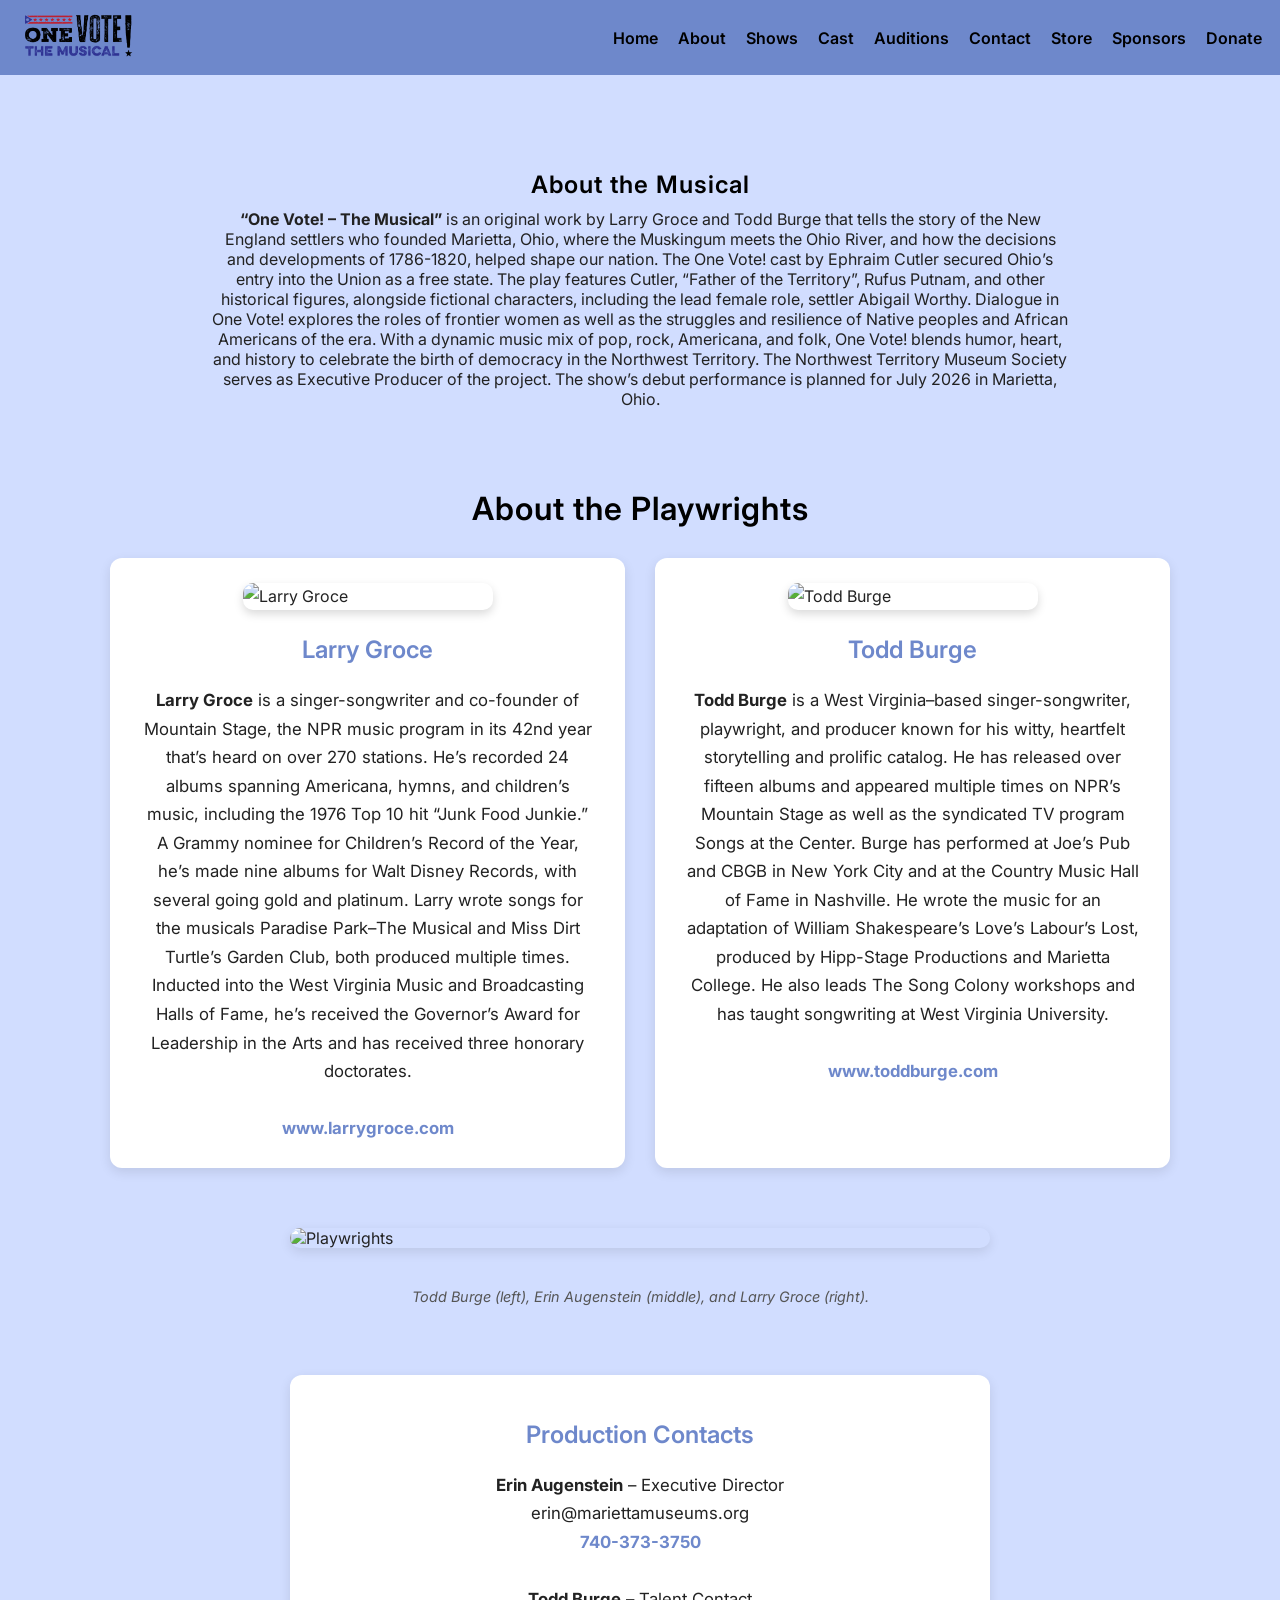
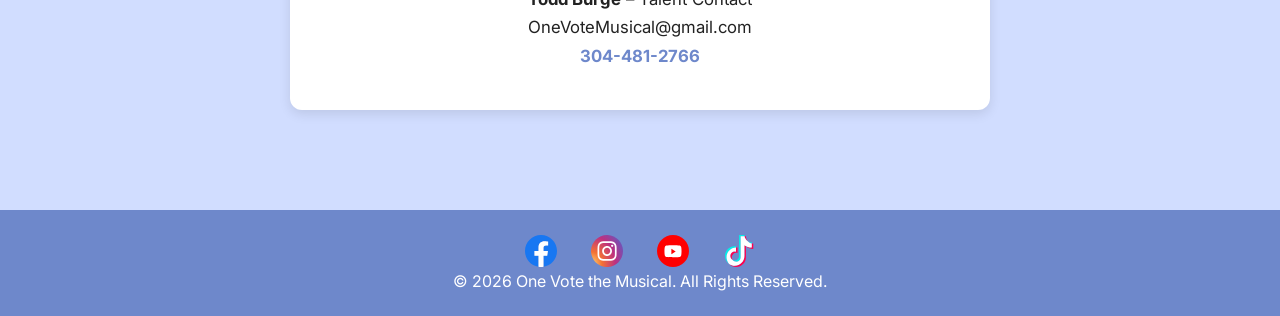
==== about.html @ 7be1aea5 "Added Favicon" ====
<!DOCTYPE html>
<html lang="en">
<head>
<link rel="icon" href="favicon.ico">
<link rel="icon" type="image/png" sizes="32x32" href="favicon-32x32.png">
<link rel="icon" type="image/png" sizes="16x16" href="favicon-16x16.png">
<link rel="apple-touch-icon" sizes="180x180" href="apple-touch-icon.png">
    <meta charset="UTF-8">
    <meta name="viewport" content="width=device-width, initial-scale=1.0">
    <link rel="stylesheet" href="style.css">
    <link href="https://fonts.googleapis.com/css2?family=Inter:wght@400;500;600&display=swap" rel="stylesheet">
</head>
<body>

<div id="nav-placeholder"></div>
        

<!-- ABOUT -->
    <section id="about" class="section">
        <h1>About the Musical</h1>
        <p>
            <b>“One Vote! – The Musical”</b> is an original work by Larry Groce and Todd
Burge that tells the story of the New England settlers who founded
Marietta, Ohio, where the Muskingum meets the Ohio River, and how the
decisions and developments of 1786-1820, helped shape our
nation. The One Vote! cast by Ephraim Cutler secured Ohio’s entry into
the Union as a free state. The play features Cutler, “Father of the
Territory”, Rufus Putnam, and other historical figures, alongside fictional
characters, including the lead female role, settler Abigail Worthy.
Dialogue in One Vote! explores the roles of frontier women as well as
the struggles and resilience of Native peoples and African Americans of
the era. With a dynamic music mix of pop, rock, Americana, and folk,
One Vote! blends humor, heart, and history to celebrate the birth of
democracy in the Northwest Territory. The Northwest Territory Museum
Society serves as Executive Producer of the project. The show’s debut
performance is planned for July 2026 in Marietta, Ohio.
        </p>

        </section> 

    <h1>About the Playwrights</h1>



<section class="playwright-grid">

    <!-- LARRY -->
    <div class="playwright-card">
        <img src="images/larry.jpg" alt="Larry Groce" class="playwright-headshot">

        <h3 class="centered">Larry Groce</h3>
        <p>
            <b>Larry Groce</b> is a singer-songwriter and co-founder of Mountain Stage,
the NPR music program in its 42nd year that’s heard on over 270
stations. He’s recorded 24 albums spanning Americana, hymns, and
children’s music, including the 1976 Top 10 hit “Junk Food Junkie.” A
Grammy nominee for Children’s Record of the Year, he’s made nine
albums for Walt Disney Records, with several going gold and platinum.
Larry wrote songs for the musicals Paradise Park–The Musical and Miss
Dirt Turtle’s Garden Club, both produced multiple times. Inducted into the
West Virginia Music and Broadcasting Halls of Fame, he’s received the
Governor’s Award for Leadership in the Arts and has received three
honorary doctorates.
            <br><br>
            <a href="https://www.larrygroce.com" target="_blank">www.larrygroce.com</a>
        </p>
    </div>

    <!-- TODD -->
    <div class="playwright-card">
        <img src="images/todd.jpg" alt="Todd Burge" class="playwright-headshot">

        <h3 class="centered">Todd Burge</h3>
        <p>
            <b>Todd Burge</b> is a West Virginia–based singer-songwriter, playwright, and
producer known for his witty, heartfelt storytelling and prolific catalog. He
has released over fifteen albums and
appeared multiple times on NPR’s Mountain Stage as well as the
syndicated TV program Songs at the Center. Burge has performed at
Joe’s Pub and CBGB in New York City and at the Country Music Hall of
Fame in Nashville. He wrote the music for an adaptation of William
Shakespeare’s Love’s Labour’s Lost, produced by Hipp-Stage
Productions and Marietta College. He also leads The Song Colony
workshops and has taught songwriting at West Virginia University.
            <br><br>
            <a href="https://www.toddburge.com" target="_blank">www.toddburge.com</a>
        </p>
    </div>

</section>

<section>
<!-- GROUP PHOTO BELOW BOTH BIOS -->
<div class="group-photo">
    <img src="images/OneVote-03.jpg" alt="Playwrights">
    <p class="image-description">Todd Burge (left), Erin Augenstein (middle), and Larry Groce (right).</p>
    <br>
</div>

</section>

<!-- PRODUCTION CONTACTS -->
<section class="playwright-card contact-card">
    <h3 class="centered">Production Contacts</h3>

    <p class="centered">
        <b>Erin Augenstein</b> – Executive Director<br>
        erin@mariettamuseums.org<br>
        <a href="tel:7403733750">740-373-3750</a>

        <br><br>

        <b>Todd Burge</b> – Talent Contact<br>
        OneVoteMusical@gmail.com<br>
        <a href="tel:3044812766">304-481-2766</a>
    </p>
</section>

<div id="footer-placeholder"></div>
<script src="main.js"></script>

</body>
    </html>
---- style.css ----
/* RESET */
/* COLOR PALETTE */
img {
    max-width: 100%;
    height: auto;
}
:root {
    --red: #8B0000;      /* dark red */
    --blue: #6e88cb;     /* deep navy blue */
    --light: #f4f4f4;
    --white: #ffffff;
    --black: #000000;   
}

h1, h2, h3 {
    font-weight: 600;
}

/* Body text */
body {
    font-family: 'Inter', sans-serif;
}

/* Headings */
h1, h2, h3 {
    font-family: 'Inter', serif;
}

/* Optional polish */
h1 {
    letter-spacing: 1px;
}

.nav-links a {
    font-weight: 600;
}



/* RESET */
* {
    margin: 0;
    padding: 0;
    box-sizing: border-box;
}

body {
    font-family: Inter, sans-serif;
    background: rgb(209, 221, 255);
    color: #222;
    padding-top: 90px;   
}
body.home-page {
    padding-top: 0;
}

html, body {
    height: 100%;
    margin: 0;
}

body {
    display: flex;
    flex-direction: column;
}

#footer-placeholder {
    margin-top: auto;
}


/* NAVBAR */
.navbar {
    width: 100%;
    background: var(--blue);
    color: var(--white);
    display: flex;
    justify-content: space-between;
    align-items: center;
    padding: 8px 18px;
    position: fixed;
    top: 0;
    left: 0;
    z-index: 1000;
    box-sizing: border-box;
}

.nav-logo img {
    height: 55px;
    width: auto;
}

.menu-toggle {
    display: none;
    font-size: 26px;
    cursor: pointer;
    color: var(--black);
    line-height: 1;
}

.nav-links {
    list-style: none;
    display: flex;
    gap: 20px;
    margin: 0;
    padding: 0;
}

.nav-links li {
    list-style: none;
}

.nav-links a {
    color: var(--black);
    text-decoration: none;
    font-weight: 600;
    transition: 0.2s;
}

.nav-links a:hover {
    color: var(--red);
}

@media (max-width: 768px) {
    .navbar {
        padding: 8px 12px;
    }

    .nav-logo img {
        height: 42px;
    }

    .menu-toggle {
        display: block;
        font-size: 24px;
    }

    .nav-links {
        display: none;
        flex-direction: column;
        position: absolute;
        top: 100%;
        right: 12px;
        width: 150px;
        max-width: calc(100vw - 24px);
        background: var(--white);
        border-radius: 10px;
        box-shadow: 0 4px 12px rgba(0,0,0,0.15);
        padding: 6px 0;
        z-index: 2000;
        box-sizing: border-box;
        max-height: 80vh;
        overflow-y: auto;
    }

    .nav-links.active {
        display: flex;
    }

    .nav-links li {
        width: 100%;
        text-align: center;
    }

    .nav-links a {
        display: block;
        width: 100%;
        padding: 10px 12px;
        font-size: 0.95rem;
    }
}

/* HERO */
.hero {
    min-height: 100vh;
    background: rgb(209, 221, 255) url('images/hero.jpg') center/cover no-repeat;
    display: flex;
    justify-content: center;
    align-items: center;
    text-align: center;
    color: var(--white);
    padding: 100px 20px 40px;
    box-sizing: border-box;
}

.hero-logo img {
    width: 100%;
    max-width: 500px;
    height: auto;
}

.hero h1 {
    font-size: 3.5rem;
    margin-bottom: 10px;
}

.hero p {
    font-size: 1.2rem;
    margin-bottom: 20px;
}

@media (max-width: 768px) {
    .hero-logo img {
        max-width: 280px;
    }
}

.btn {
    background: var(--red);
    color: var(--white);
    padding: 12px 25px;
    text-decoration: none;
    border-radius: 5px;
    font-weight: bold;
    transition: 0.3s;
}

.btn:hover {
    background: var(--blue);
}

/* SECTIONS */
.section {
    width: 100%;
    max-width: 900px;
    padding: 80px 20px;
    margin: 0 auto;
    box-sizing: border-box;
}

h1 {
    
    text-align: center;
    color: var(--black);
    margin-bottom: 10px;
}

.section h2 {
    text-align: center;
    color: var(--blue);
    margin-top: 5px;
    margin-bottom: 5px;
}

/* CAST GRID */
.cast-grid {
    display: grid;
    grid-template-columns: repeat(auto-fit, minmax(200px, 1fr));
    gap: 20px;
}

.cast-card {
    text-align: center;
    background: var(--white);
    padding: 15px;
    border-radius: 10px;
    box-shadow: 0 2px 6px rgba(0,0,0,0.1);
}

.cast-card img {
    width: 100%;
    border-radius: 10px;
    margin-bottom: 10px;
}

/* GROUP PHOTO */
.group-photo img {
    width: 100%;
    max-width: 700px;
    display: block;
    margin: 0 auto 40px auto;
    border-radius: 12px;
    box-shadow: 0 4px 12px rgba(0,0,0,0.1);
}

#about {
    text-align: center;
}

/* GRID OF PLAYWRIGHT CARDS */
.playwright-grid {
    display: grid;
    grid-template-columns: repeat(2, minmax(0, 1fr));
    gap: 30px;
    max-width: 1100px;
    margin: 0 auto;
    padding: 20px;
    width: 100%;
    box-sizing: border-box;
    justify-content: center;
}

.playwright-card {
    background: #ffffff;
    padding: 25px 30px;
    border-radius: 12px;
    box-shadow: 0 4px 12px rgba(0,0,0,0.1);
    line-height: 1.7;
    width: 100%;
    box-sizing: border-box;
}

.playwright-card h3 {
    margin-bottom: 15px;
    color: var(--blue);
    font-size: 1.5rem;
}

.playwright-card p {
    font-size: 1.05rem;
}

.playwright-card a {
    color: var(--blue);
    font-weight: bold;
    text-decoration: none;
}

.playwright-card a:hover {
    text-decoration: underline;
}

.center-card {
    grid-column: 1 / -1;      
    max-width: 500px;         
    margin: 0 auto;           
    text-align: center;       
}

/* FOOTER */
footer {
    background: var(--blue);
    color: var(--white);
    text-align: center;
    padding: 20px;
    margin-top: 40px;
}

.donate-section {
    text-align: center;
    max-width: 700px;
    margin: 80px auto;
    padding: 40px 30px;
    background: #ffffff;
    border-radius: 12px;
    box-shadow: 0 4px 12px rgba(0,0,0,0.1);
}

.donate-section img {
    width: 100%;
    max-width: 250px;
    height: auto;
    display: block;
    margin: 0 auto 20px auto;
}

.donate-section h2 {
    margin-bottom: 20px;
    color: var(--blue);
    font-size: 2rem;
}

.donate-text {
    font-size: 1.15rem;
    line-height: 1.7;
    margin-bottom: 30px;
}

.donate-btn {
    display: inline-block;
    margin: 20px 0;
    padding: 14px 32px;
    font-size: 1.1rem;
}

.donate-footer {
    margin-top: 25px;
    font-size: 1.1rem;
    font-weight: 600;
    color: var(--black);
}

/* HEADSHOTS ABOVE BIOS */
.playwright-headshot {
    width: 100%;
    max-width: 250px;
    display: block;
    margin: 0 auto 20px auto;
    border-radius: 10px;
    box-shadow: 0 4px 10px rgba(0,0,0,0.15);
}

/* GROUP PHOTO BELOW BOTH BIOS */
.group-photo img {
    width: 100%;
    max-width: 700px;
    display: block;
    margin: 40px auto;
    border-radius: 12px;
    box-shadow: 0 4px 12px rgba(0,0,0,0.1);
}

/* FIX CONTACT CARD WRAPPING */
.contact-card {
    text-align: center;
    max-width: 700px;
    margin: 40px auto;
    padding: 40px 30px;
    background: #ffffff;
    border-radius: 12px;
    box-shadow: 0 4px 12px rgba(0,0,0,0.1);
    white-space: normal;
    word-break: keep-all;
    box-sizing: border-box;
}

.contact-card h2 {
    margin-bottom: 20px;
    color: var(--blue);
    font-size: 2rem;
}

.contact-card p {
    text-align: center;
}

.contact-card a {
    display: inline;
}

.contact-text {
    font-size: 1.15rem;
    line-height: 1.7;
    margin-bottom: 30px;
}

.contact-info p {
    margin: 20px 0;
    font-size: 1.1rem;
    line-height: 1.6;
}

.contact-info a {
    color: var(--blue);
    font-weight: 600;
    text-decoration: none;
}

.contact-info a:hover {
    color: var(--red);
    text-decoration: underline;
}

.social-footer {
    background: var(--blue);
    padding: 25px 0;
    margin-top: 60px;
}

.social-links {
    text-align: center;
}

.social-links a {
    margin: 0 15px;
    display: inline-block;
}

.social-links img {
    width: 32px;
    height: 32px;
    transition: 0.2s ease;
}

.social-links img:hover {
    filter: brightness(0) invert(0.6); /* subtle hover effect */
}

p {
    text-align: center;
}

.bandcamp-wrapper {
  width: 100%;
  height: 100vh;   /* full screen height */
}

.bandcamp-wrapper iframe {
  width: 100%;
  height: 100%;
  border: 0;
}

.centered {
  text-align: center;
}

/* SLIDESHOW */
.slideshow {
    position: relative;
    width: 100%;
    max-width: 260px;
    margin: 0 auto 20px auto;
    cursor: pointer;
}

.slide {
    display: none;
    width: 100%;
    border-radius: 8px;
}

.slide.active {
    display: block;
}

/* IMAGE ENLARGE MODAL */
.image-modal {
    display: none;
    position: fixed;
    z-index: 2000;
    padding-top: 60px;
    left: 0;
    top: 0;
    width: 100%;
    height: 100%;
    background-color: rgba(0,0,0,0.9);
}

.image-modal img {
    margin: auto;
    display: block;
    max-width: 90%;
    max-height: 90%;
}

.image-modal.show {
    display: block;
}

.image-description {
    margin-top: 0;
    margin-bottom: 10px;
    font-style: italic;
    font-size: 0.9rem;
    color: #555;
}

/* Only target merch cards */
.merch-card {
    width: 100%;
    max-width: 300px;
    min-height: 420px;
    display: flex;
    flex-direction: column;
    justify-content: space-between;
    margin: 0 auto;
    box-sizing: border-box;
}

/* Slideshow inside merch cards only */
.merch-card .slideshow {
    width: 100%;
    min-height: 250px;
    overflow: hidden;
    display: flex;
    align-items: center;
    justify-content: center;
}

/* Images inside merch cards */
.merch-card .slide {
    max-width: 100%;
    max-height: 100%;
    object-fit: contain;
    display: none;
}

.merch-card .slide.active {
    display: block;
}

.merch-card h3,
.merch-card p {
    margin: 10px 0;
}

@media (max-width: 768px) {
    body {
        padding-top: 75px;
    }

    .hero h1 {
        font-size: 2.2rem;
    }

    .hero p {
        font-size: 1rem;
    }

    .section {
        padding: 60px 15px;
    }

    .playwright-card,
    .contact-card,
    .donate-section {
        padding: 25px 20px;
    }

    .playwright-headshot {
        max-width: 200px;
    }
     .playwright-grid {
        grid-template-columns: 1fr;
        gap: 20px;
        padding: 15px;
        justify-items: center;
    }

    .playwright-card {
        width: 100%;
        max-width: 500px;
        margin: 0 auto;
    }

    .group-photo {
        padding: 0 15px;
    }

    .contacts-card {
        width: calc(100% - 30px);
        max-width: 700px;
        margin: 40px auto;
        padding: 25px 20px;
        box-sizing: border-box;
    }
}
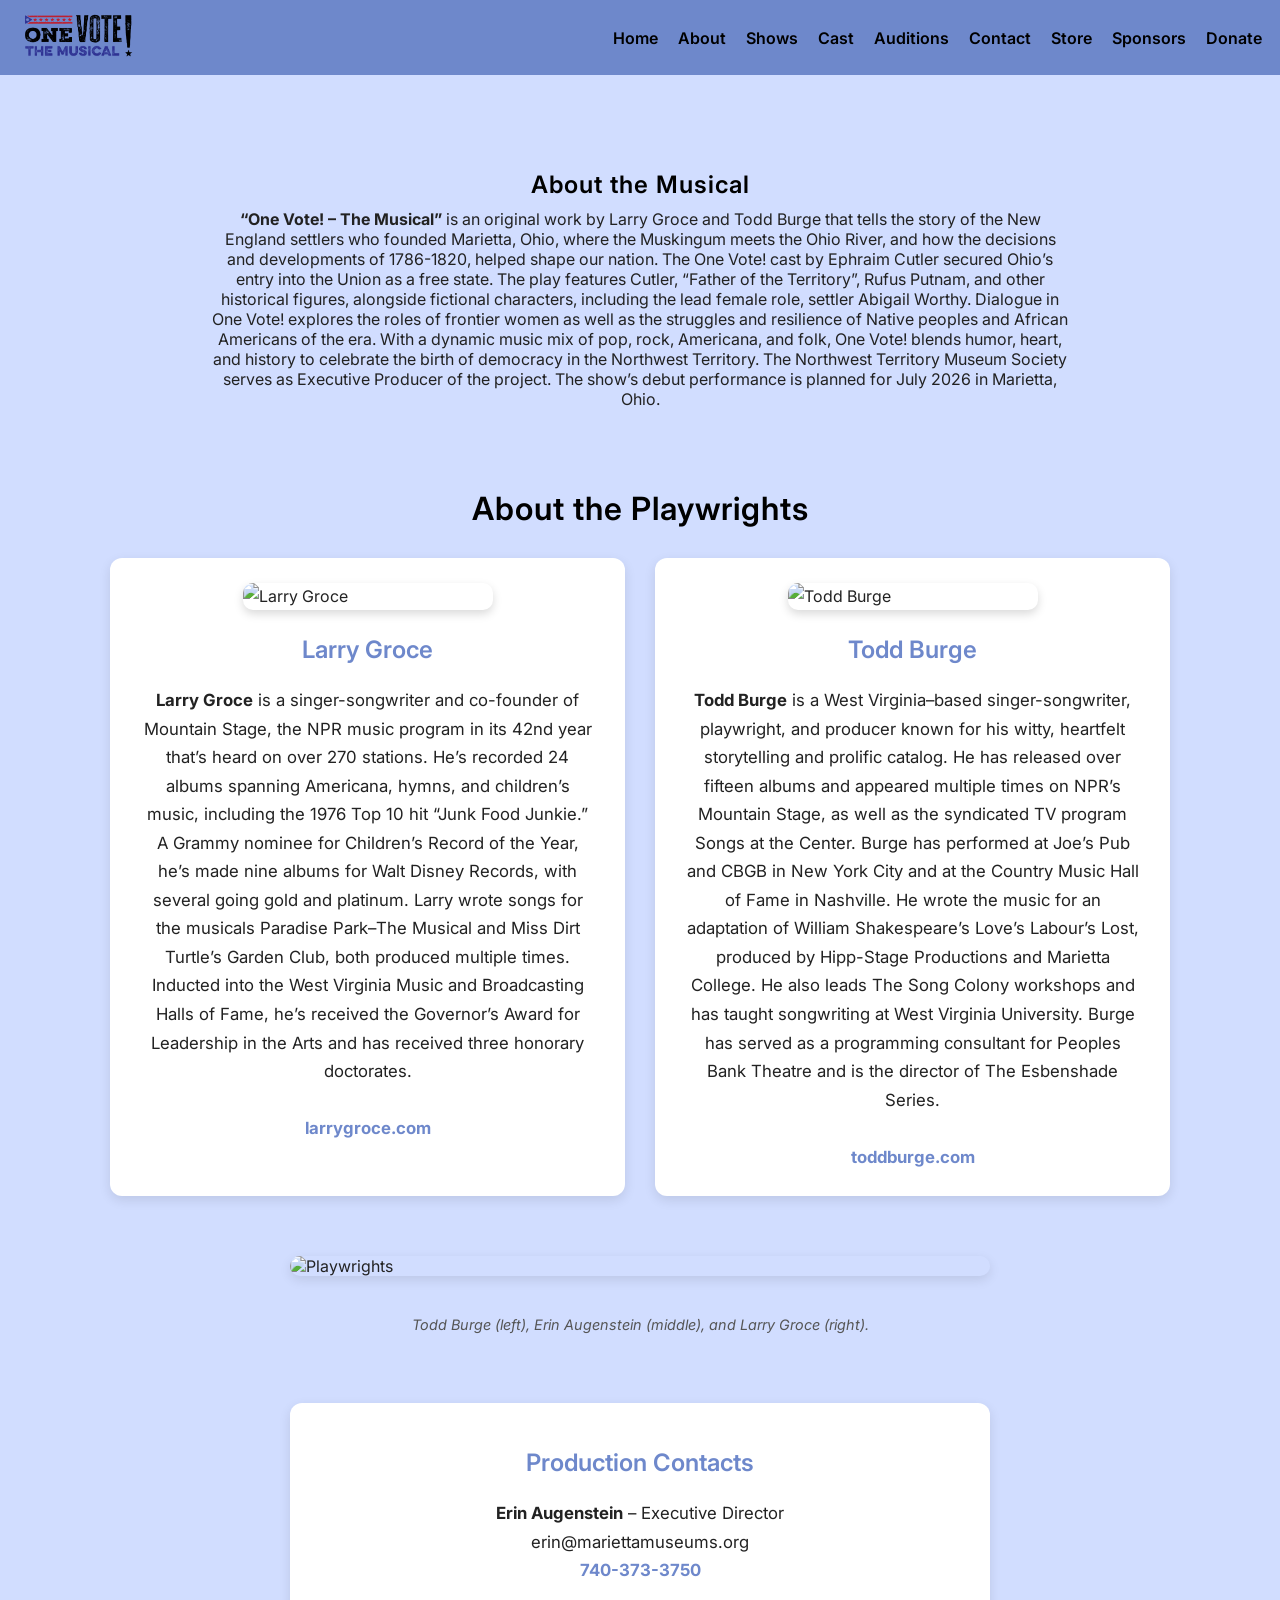
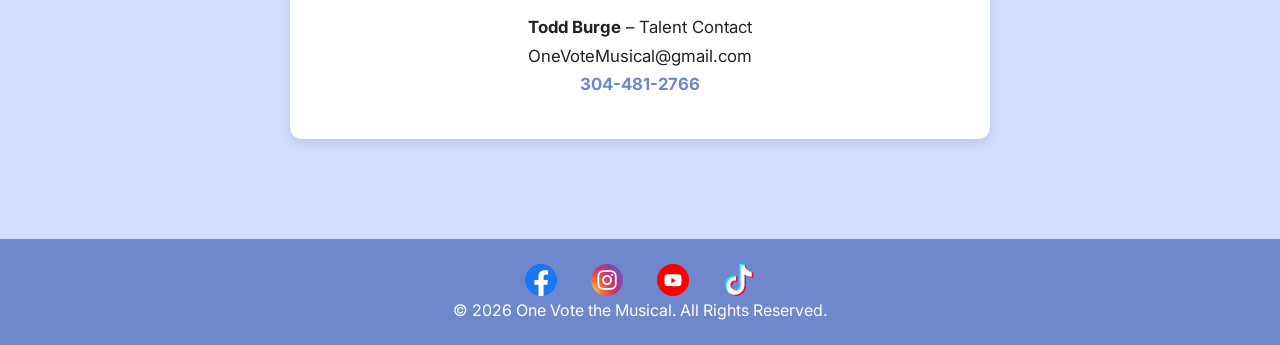
==== commit ebf312e2: "Fixed todd description, donate page, and merch" ====
--- a/about.html
+++ b/about.html
@@ -62,7 +62,7 @@
 Governor’s Award for Leadership in the Arts and has received three
 honorary doctorates.
             <br><br>
-            <a href="https://www.larrygroce.com" target="_blank">www.larrygroce.com</a>
+            <a href="https://www.larrygroce.com" target="_blank">larrygroce.com</a>
         </p>
     </div>
 
@@ -72,18 +72,9 @@
 
         <h3 class="centered">Todd Burge</h3>
         <p>
-            <b>Todd Burge</b> is a West Virginia–based singer-songwriter, playwright, and
-producer known for his witty, heartfelt storytelling and prolific catalog. He
-has released over fifteen albums and
-appeared multiple times on NPR’s Mountain Stage as well as the
-syndicated TV program Songs at the Center. Burge has performed at
-Joe’s Pub and CBGB in New York City and at the Country Music Hall of
-Fame in Nashville. He wrote the music for an adaptation of William
-Shakespeare’s Love’s Labour’s Lost, produced by Hipp-Stage
-Productions and Marietta College. He also leads The Song Colony
-workshops and has taught songwriting at West Virginia University.
+            <b>Todd Burge</b> is a West Virginia–based singer-songwriter, playwright, and producer known for his witty, heartfelt storytelling and prolific catalog. He has released over fifteen albums and appeared multiple times on NPR’s Mountain Stage, as well as the syndicated TV program Songs at the Center. Burge has performed at Joe’s Pub and CBGB in New York City and at the Country Music Hall of Fame in Nashville. He wrote the music for an adaptation of William Shakespeare’s Love’s Labour’s Lost, produced by Hipp-Stage Productions and Marietta College. He also leads The Song Colony workshops and has taught songwriting at West Virginia University. Burge has served as a programming consultant for Peoples Bank Theatre and is the director of The Esbenshade Series.
             <br><br>
-            <a href="https://www.toddburge.com" target="_blank">www.toddburge.com</a>
+            <a href="https://www.toddburge.com" target="_blank">toddburge.com</a>
         </p>
     </div>
 
--- a/style.css
+++ b/style.css
@@ -337,13 +337,35 @@
 }
 
 .donate-section {
-    text-align: center;
-    max-width: 700px;
-    margin: 80px auto;
-    padding: 40px 30px;
+    display: flex;
+    justify-content: center;
+    padding: 60px 20px;
+}
+
+.donate-card {
     background: #ffffff;
-    border-radius: 12px;
-    box-shadow: 0 4px 12px rgba(0,0,0,0.1);
+    max-width: 850px;
+    width: 100%;
+    padding: 40px;
+    border-radius: 16px;
+    box-shadow: 0 8px 24px rgba(0, 0, 0, 0.08);
+    border: 1px solid #e5e5e5;
+}
+
+.donate-card h2 {
+    text-align: center;
+    margin-bottom: 30px;
+    color: var(--blue); /* keeps your theme */
+}
+
+.donate-text a {
+    color: var(--blue);
+    text-decoration: none;
+    word-break: break-word;
+}
+
+.donate-text a:hover {
+    text-decoration: underline;
 }
 
 .donate-section img {
@@ -361,9 +383,9 @@
 }
 
 .donate-text {
-    font-size: 1.15rem;
-    line-height: 1.7;
-    margin-bottom: 30px;
+    font-size: 1rem;
+    line-height: 1.8;
+    color: #222;
 }
 
 .donate-btn {
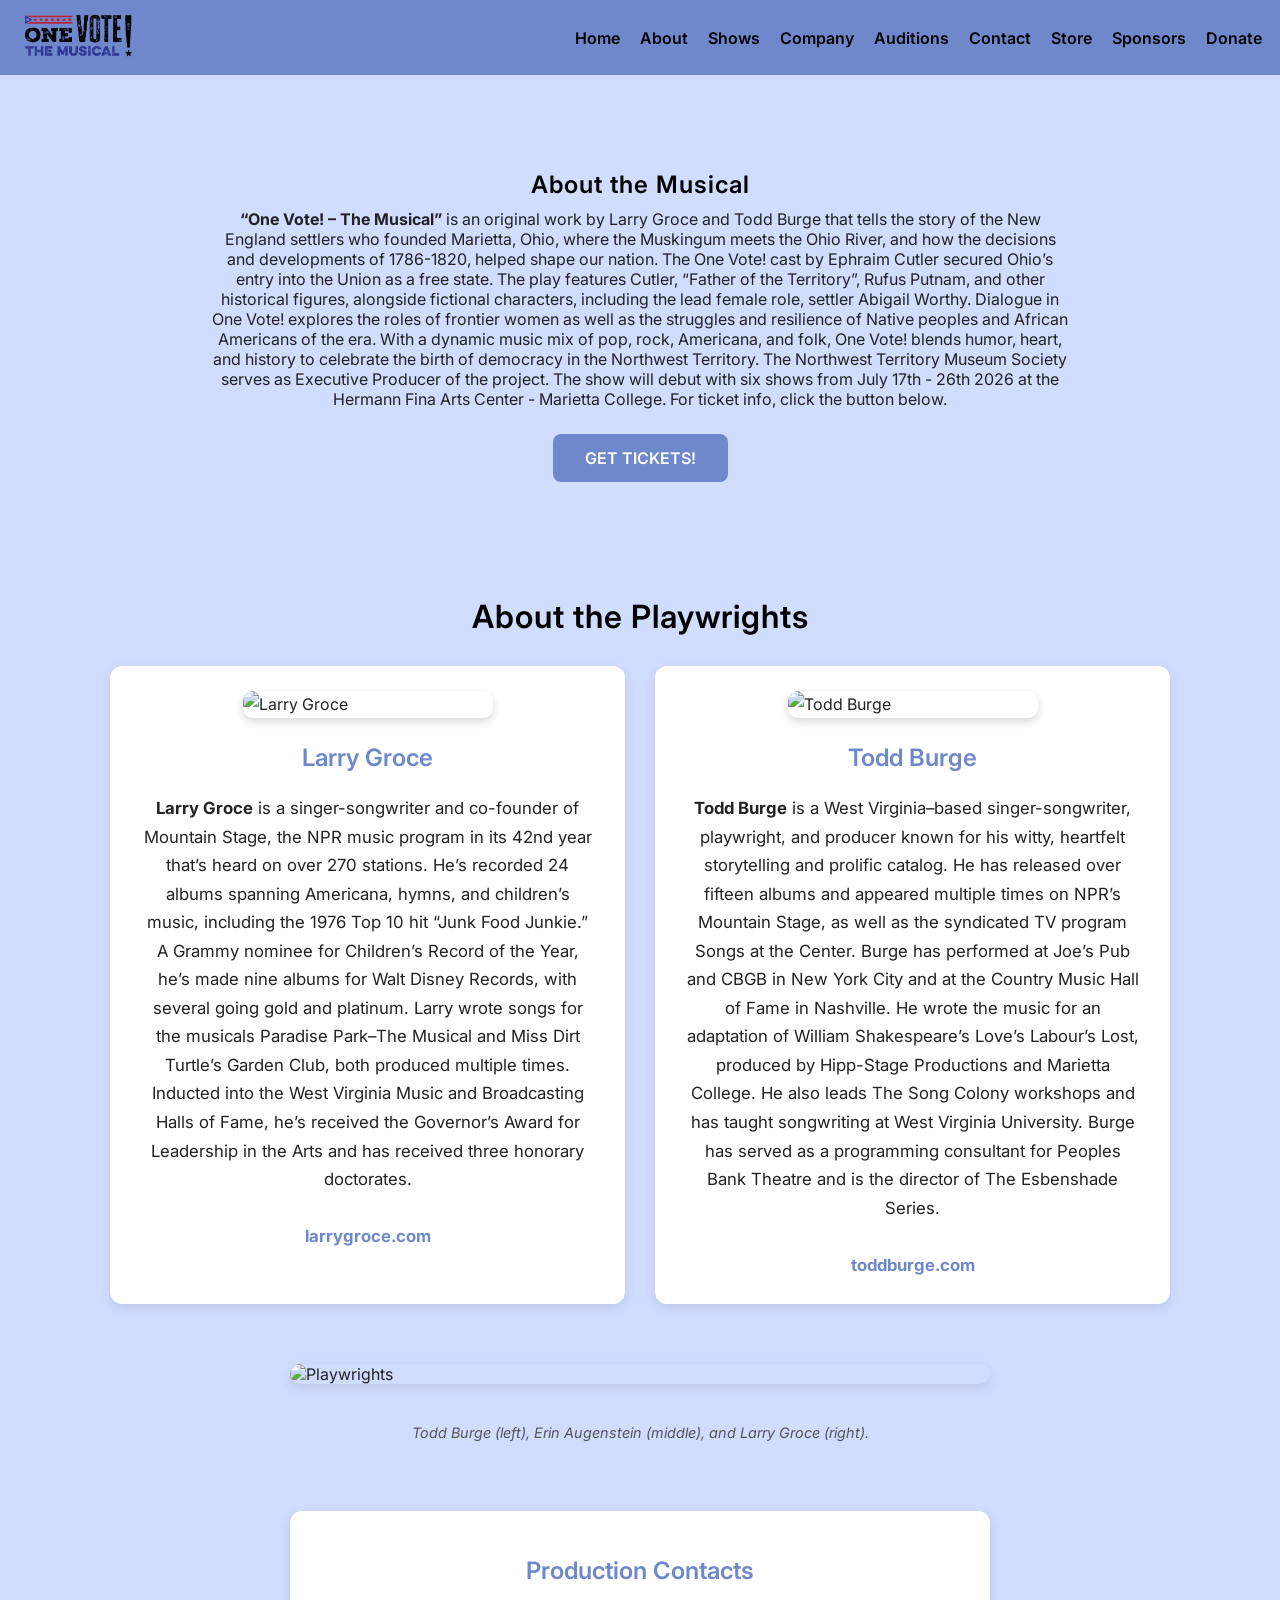
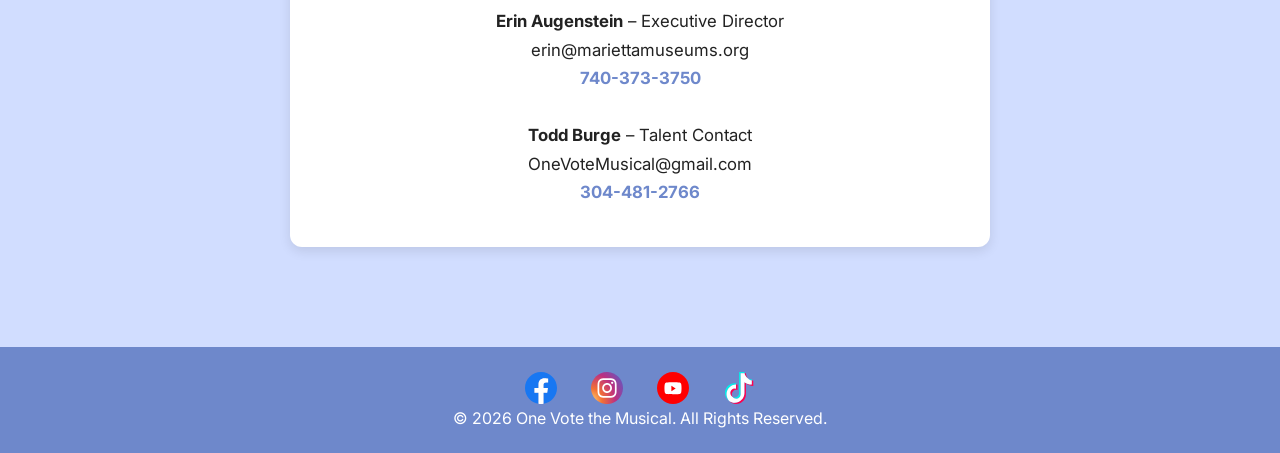
==== commit 56e0b864: "Changed about, sponsors, and company pages" ====
--- a/about.html
+++ b/about.html
@@ -19,22 +19,10 @@
     <section id="about" class="section">
         <h1>About the Musical</h1>
         <p>
-            <b>“One Vote! – The Musical”</b> is an original work by Larry Groce and Todd
-Burge that tells the story of the New England settlers who founded
-Marietta, Ohio, where the Muskingum meets the Ohio River, and how the
-decisions and developments of 1786-1820, helped shape our
-nation. The One Vote! cast by Ephraim Cutler secured Ohio’s entry into
-the Union as a free state. The play features Cutler, “Father of the
-Territory”, Rufus Putnam, and other historical figures, alongside fictional
-characters, including the lead female role, settler Abigail Worthy.
-Dialogue in One Vote! explores the roles of frontier women as well as
-the struggles and resilience of Native peoples and African Americans of
-the era. With a dynamic music mix of pop, rock, Americana, and folk,
-One Vote! blends humor, heart, and history to celebrate the birth of
-democracy in the Northwest Territory. The Northwest Territory Museum
-Society serves as Executive Producer of the project. The show’s debut
-performance is planned for July 2026 in Marietta, Ohio.
+            <b>“One Vote! – The Musical”</b> is an original work by Larry Groce and Todd Burge that tells the story of the New England settlers who founded Marietta, Ohio, where the Muskingum meets the Ohio River, and how the decisions and developments of 1786-1820, helped shape our nation. The One Vote! cast by Ephraim Cutler secured Ohio’s entry into the Union as a free state. The play features Cutler, “Father of the Territory”, Rufus Putnam, and other historical figures, alongside fictional characters, including the lead female role, settler Abigail Worthy. Dialogue in One Vote! explores the roles of frontier women as well as the struggles and resilience of Native peoples and African Americans of the era. With a dynamic music mix of pop, rock, Americana, and folk, One Vote! blends humor, heart, and history to celebrate the birth of democracy in the Northwest Territory. The Northwest Territory Museum Society serves as Executive Producer of the project. The show will debut with six shows from July 17th - 26th 2026 at the Hermann Fina Arts Center - Marietta College. For ticket info, click the button below.
         </p>
+
+<a class="shows-btn" href="https://www.onevotemusical.com/shows.html">GET TICKETS!</a>
 
         </section> 
 
--- a/style.css
+++ b/style.css
@@ -4,12 +4,13 @@
     max-width: 100%;
     height: auto;
 }
+
 :root {
-    --red: #8B0000;      /* dark red */
-    --blue: #6e88cb;     /* deep navy blue */
+    --red: #8B0000;
+    --blue: #6e88cb;
     --light: #f4f4f4;
     --white: #ffffff;
-    --black: #000000;   
+    --black: #000000;
 }
 
 h1, h2, h3 {
@@ -34,8 +35,6 @@
 .nav-links a {
     font-weight: 600;
 }
-
-
 
 /* RESET */
 * {
@@ -48,8 +47,9 @@
     font-family: Inter, sans-serif;
     background: rgb(209, 221, 255);
     color: #222;
-    padding-top: 90px;   
-}
+    padding-top: 90px;
+}
+
 body.home-page {
     padding-top: 0;
 }
@@ -67,7 +67,6 @@
 #footer-placeholder {
     margin-top: auto;
 }
-
 
 /* NAVBAR */
 .navbar {
@@ -229,7 +228,6 @@
 }
 
 h1 {
-    
     text-align: center;
     color: var(--black);
     margin-bottom: 10px;
@@ -259,8 +257,9 @@
 
 .cast-card img {
     width: 100%;
-    border-radius: 10px;
-    margin-bottom: 10px;
+    height: 250px;
+    object-fit: contain;   
+    background: #f5f5f5;   
 }
 
 /* GROUP PHOTO */
@@ -290,6 +289,18 @@
     justify-content: center;
 }
 
+.store-grid {
+    display: grid;
+    grid-template-columns: repeat(3, minmax(260px, 1fr));
+    gap: 30px;
+    max-width: 1400px;
+    margin: 0 auto;
+    padding: 20px;
+    width: 100%;
+    box-sizing: border-box;
+    align-items: stretch;
+}
+
 .playwright-card {
     background: #ffffff;
     padding: 25px 30px;
@@ -321,10 +332,10 @@
 }
 
 .center-card {
-    grid-column: 1 / -1;      
-    max-width: 500px;         
-    margin: 0 auto;           
-    text-align: center;       
+    grid-column: 1 / -1;
+    max-width: 500px;
+    margin: 0 auto;
+    text-align: center;
 }
 
 /* FOOTER */
@@ -336,6 +347,7 @@
     margin-top: 40px;
 }
 
+/* DONATE */
 .donate-section {
     display: flex;
     justify-content: center;
@@ -355,7 +367,7 @@
 .donate-card h2 {
     text-align: center;
     margin-bottom: 30px;
-    color: var(--blue); /* keeps your theme */
+    color: var(--blue);
 }
 
 .donate-text a {
@@ -422,7 +434,7 @@
     box-shadow: 0 4px 12px rgba(0,0,0,0.1);
 }
 
-/* FIX CONTACT CARD WRAPPING */
+/* CONTACT */
 .contact-card {
     text-align: center;
     max-width: 700px;
@@ -473,6 +485,7 @@
     text-decoration: underline;
 }
 
+/* SOCIAL */
 .social-footer {
     background: var(--blue);
     padding: 25px 0;
@@ -495,26 +508,27 @@
 }
 
 .social-links img:hover {
-    filter: brightness(0) invert(0.6); /* subtle hover effect */
+    filter: brightness(0) invert(0.6);
 }
 
 p {
     text-align: center;
 }
 
+/* BANDCAMP */
 .bandcamp-wrapper {
-  width: 100%;
-  height: 100vh;   /* full screen height */
+    width: 100%;
+    height: 100vh;
 }
 
 .bandcamp-wrapper iframe {
-  width: 100%;
-  height: 100%;
-  border: 0;
+    width: 100%;
+    height: 100%;
+    border: 0;
 }
 
 .centered {
-  text-align: center;
+    text-align: center;
 }
 
 /* SLIDESHOW */
@@ -568,32 +582,31 @@
     color: #555;
 }
 
-/* Only target merch cards */
+/* MERCH */
 .merch-card {
     width: 100%;
-    max-width: 300px;
+    max-width: none;
     min-height: 420px;
     display: flex;
     flex-direction: column;
     justify-content: space-between;
-    margin: 0 auto;
-    box-sizing: border-box;
-}
-
-/* Slideshow inside merch cards only */
+    margin: 0;
+    box-sizing: border-box;
+}
+
 .merch-card .slideshow {
     width: 100%;
-    min-height: 250px;
+    max-width: 100%;
+    min-height: 320px;
     overflow: hidden;
     display: flex;
     align-items: center;
     justify-content: center;
 }
 
-/* Images inside merch cards */
 .merch-card .slide {
-    max-width: 100%;
-    max-height: 100%;
+    width: 100%;
+    max-height: 320px;
     object-fit: contain;
     display: none;
 }
@@ -607,6 +620,63 @@
     margin: 10px 0;
 }
 
+/* AUDITIONS PAGE */
+.auditions-page {
+    max-width: 1100px;
+    margin: 0 auto;
+    padding: 40px 20px;
+    text-align: center;
+}
+
+.auditions-card {
+    max-width: 800px;
+    margin: 30px auto;
+    text-align: center;
+}
+
+.auditions-card h2,
+.auditions-card h3,
+.auditions-card p {
+    text-align: center;
+}
+
+.auditions-card h2 {
+    color: var(--blue);
+    margin-bottom: 18px;
+}
+
+.auditions-card h3 {
+    color: var(--blue);
+    margin-bottom: 10px;
+    display: block;
+    width: 100%;
+}
+
+.auditions-card p {
+    margin-bottom: 18px;
+    line-height: 1.7;
+}
+
+.audition-button-wrap {
+    margin: 30px 0 10px;
+    text-align: center;
+}
+
+.audition-button-wrap .btn {
+    display: inline-block;
+    margin: 0 auto;
+}
+
+.audition-note {
+    font-size: 0.95rem;
+}
+
+.auditions-card a:not(.btn) {
+    color: var(--blue);
+    text-decoration: underline;
+}
+
+/* MOBILE */
 @media (max-width: 768px) {
     body {
         padding-top: 75px;
@@ -633,7 +703,8 @@
     .playwright-headshot {
         max-width: 200px;
     }
-     .playwright-grid {
+
+    .playwright-grid {
         grid-template-columns: 1fr;
         gap: 20px;
         padding: 15px;
@@ -650,11 +721,199 @@
         padding: 0 15px;
     }
 
-    .contacts-card {
+    .contact-card {
         width: calc(100% - 30px);
         max-width: 700px;
         margin: 40px auto;
         padding: 25px 20px;
         box-sizing: border-box;
     }
-}
+
+    .auditions-page {
+        padding: 25px 15px;
+    }
+
+    .auditions-card {
+        max-width: 100%;
+        margin: 20px auto;
+    }
+
+    .store-grid {
+        grid-template-columns: 1fr;
+        gap: 20px;
+        padding: 15px;
+        justify-items: center;
+    }
+
+    .store-grid .merch-card {
+        width: 100%;
+        max-width: 500px;
+        margin: 0 auto;
+    }
+}
+
+/* SHOWS PAGE */
+.shows-page {
+    width: 100%;
+    max-width: 1000px;
+    margin: 0 auto;
+    padding: 80px 20px;
+    box-sizing: border-box;
+}
+
+.shows-page h1,
+.shows-page h2,
+.shows-page h3 {
+    text-align: center !important;
+    color: var(--blue) !important;
+}
+
+.shows-page h1 {
+    margin-bottom: 30px;
+}
+
+.shows-card {
+    background: #ffffff;
+    max-width: 850px;
+    width: 100%;
+    margin: 0 auto;
+    padding: 40px;
+    border-radius: 16px;
+    box-shadow: 0 8px 24px rgba(0, 0, 0, 0.08);
+    border: 1px solid #e5e5e5;
+    box-sizing: border-box;
+}
+
+.shows-card h2 {
+    font-size: 2rem;
+    margin: 35px 0 18px;
+}
+
+.shows-card h2:first-child {
+    margin-top: 0;
+}
+
+.shows-text {
+    display: block;
+    width: 100%;
+    font-size: 1rem;
+    line-height: 1.8;
+    color: #222;
+    margin-bottom: 20px;
+    text-align: left !important;
+}
+
+.center-text,
+.performance-list,
+.address-block {
+    text-align: center !important;
+}
+
+.performance-list,
+.address-block {
+    line-height: 1.9;
+}
+
+.shows-card a {
+    color: var(--blue);
+    font-weight: 600;
+    text-decoration: underline;
+    word-break: break-word;
+}
+
+.shows-btn {
+    display: block;
+    width: fit-content;
+    margin: 25px auto 35px;
+    padding: 14px 32px;
+    background: var(--blue);
+    color: #ffffff !important;
+    border-radius: 8px;
+    text-decoration: none !important;
+    font-weight: 600;
+    text-align: center;
+}
+
+/* SHOWS PAGE MOBILE */
+@media (max-width: 768px) {
+    .shows-page {
+        padding: 60px 15px;
+    }
+
+    .shows-card {
+        padding: 25px 20px;
+    }
+
+    .shows-card h2 {
+        font-size: 1.6rem;
+    }
+
+    .shows-text {
+        font-size: 1rem;
+    }
+
+    /* FORCE SHOWS PAGE TEXT TO CENTER */
+
+#shows,
+#shows *,
+.shows-page,
+.shows-page *,
+.shows-card,
+.shows-card * {
+    text-align: center !important;
+}
+
+#shows .shows-text,
+#shows p,
+#shows div,
+#shows small,
+#shows a {
+    text-align: center !important;
+}
+
+#shows .shows-card {
+    display: block !important;
+}
+
+#shows .shows-text {
+    display: block !important;
+    width: 100% !important;
+    margin-left: auto !important;
+    margin-right: auto !important;
+    text-align: center !important;
+}
+
+#shows a {
+    overflow-wrap: anywhere;
+}
+}
+/* Cast/company card grid - auto-fills rows cleanly */
+.cast-grid,
+.company-grid {
+    display: grid;
+    grid-template-columns: repeat(auto-fit, minmax(260px, 1fr));
+    gap: 25px;
+    max-width: 1200px;
+    margin: 0 auto;
+    padding: 20px;
+}
+
+/* Keep cards from overflowing */
+.cast-card {
+    width: 100%;
+    box-sizing: border-box;
+    min-width: 0;
+    overflow-wrap: anywhere;
+    word-break: break-word;
+}
+
+/* Make long social links wrap inside the card */
+.cast-card a {
+    overflow-wrap: anywhere;
+    word-break: break-word;
+}
+
+/* Optional: makes social links look cleaner */
+.cast-card p {
+    max-width: 100%;
+}
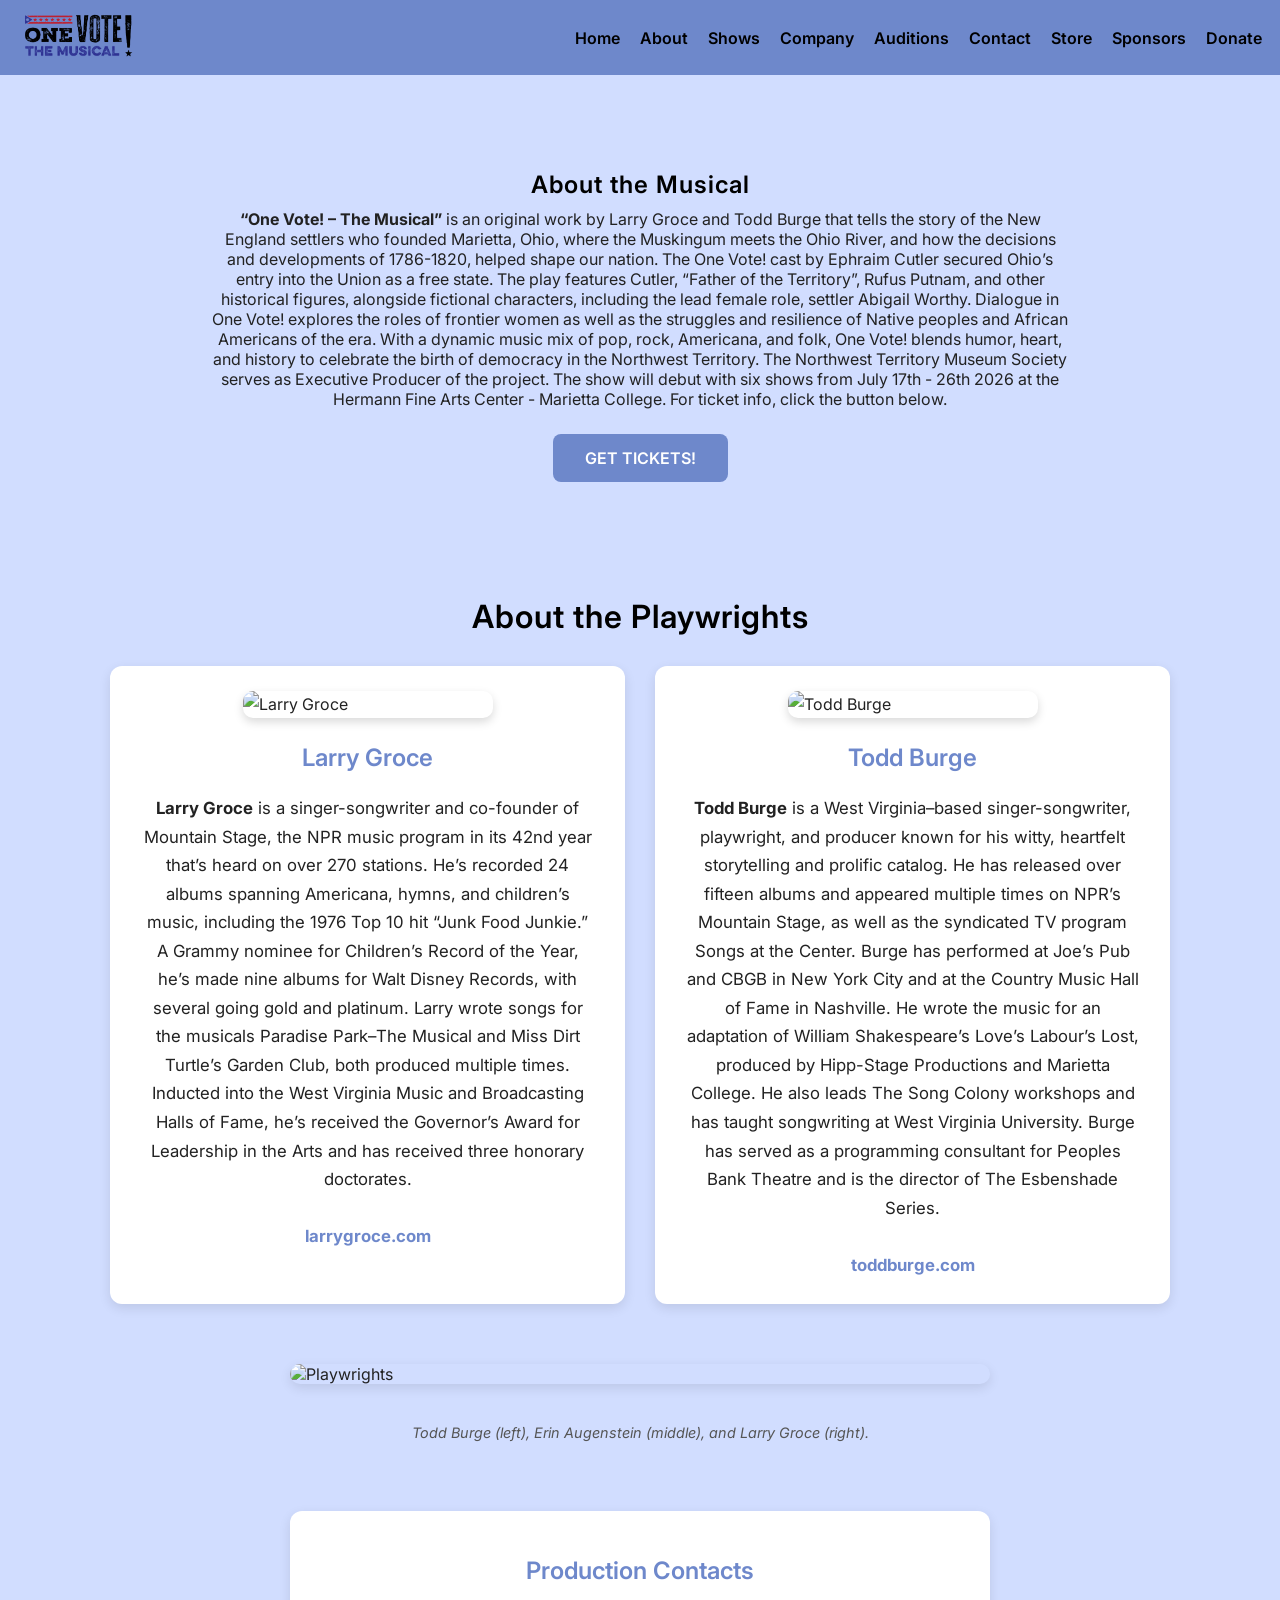
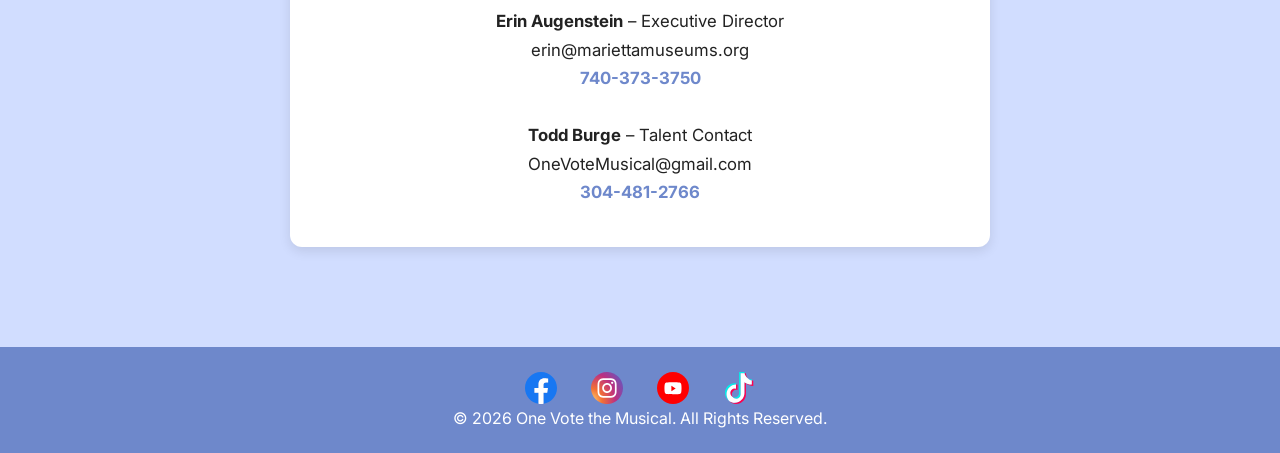
==== commit 8af61b4a: "Fixed typo and added ticket link to all pages" ====
--- a/about.html
+++ b/about.html
@@ -19,7 +19,7 @@
     <section id="about" class="section">
         <h1>About the Musical</h1>
         <p>
-            <b>“One Vote! – The Musical”</b> is an original work by Larry Groce and Todd Burge that tells the story of the New England settlers who founded Marietta, Ohio, where the Muskingum meets the Ohio River, and how the decisions and developments of 1786-1820, helped shape our nation. The One Vote! cast by Ephraim Cutler secured Ohio’s entry into the Union as a free state. The play features Cutler, “Father of the Territory”, Rufus Putnam, and other historical figures, alongside fictional characters, including the lead female role, settler Abigail Worthy. Dialogue in One Vote! explores the roles of frontier women as well as the struggles and resilience of Native peoples and African Americans of the era. With a dynamic music mix of pop, rock, Americana, and folk, One Vote! blends humor, heart, and history to celebrate the birth of democracy in the Northwest Territory. The Northwest Territory Museum Society serves as Executive Producer of the project. The show will debut with six shows from July 17th - 26th 2026 at the Hermann Fina Arts Center - Marietta College. For ticket info, click the button below.
+            <b>“One Vote! – The Musical”</b> is an original work by Larry Groce and Todd Burge that tells the story of the New England settlers who founded Marietta, Ohio, where the Muskingum meets the Ohio River, and how the decisions and developments of 1786-1820, helped shape our nation. The One Vote! cast by Ephraim Cutler secured Ohio’s entry into the Union as a free state. The play features Cutler, “Father of the Territory”, Rufus Putnam, and other historical figures, alongside fictional characters, including the lead female role, settler Abigail Worthy. Dialogue in One Vote! explores the roles of frontier women as well as the struggles and resilience of Native peoples and African Americans of the era. With a dynamic music mix of pop, rock, Americana, and folk, One Vote! blends humor, heart, and history to celebrate the birth of democracy in the Northwest Territory. The Northwest Territory Museum Society serves as Executive Producer of the project. The show will debut with six shows from July 17th - 26th 2026 at the Hermann Fine Arts Center - Marietta College. For ticket info, click the button below.
         </p>
 
 <a class="shows-btn" href="https://www.onevotemusical.com/shows.html">GET TICKETS!</a>
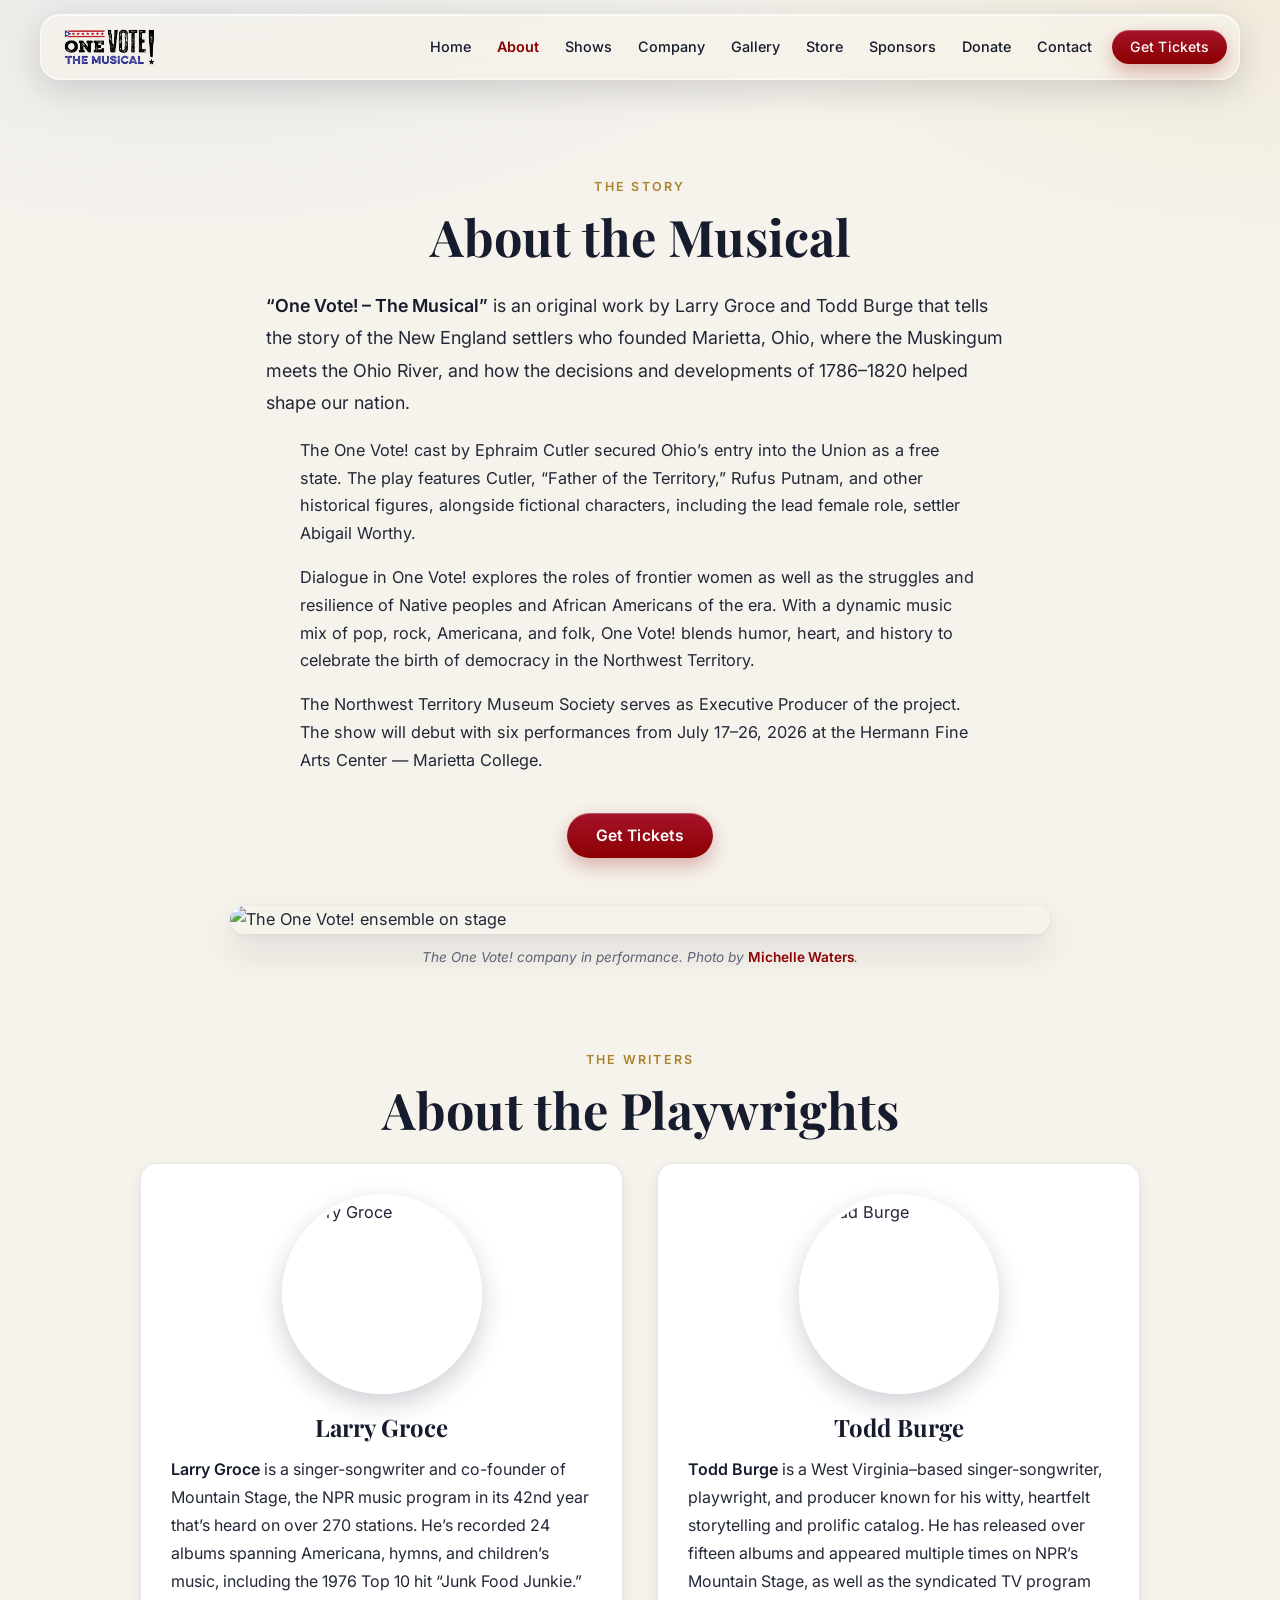
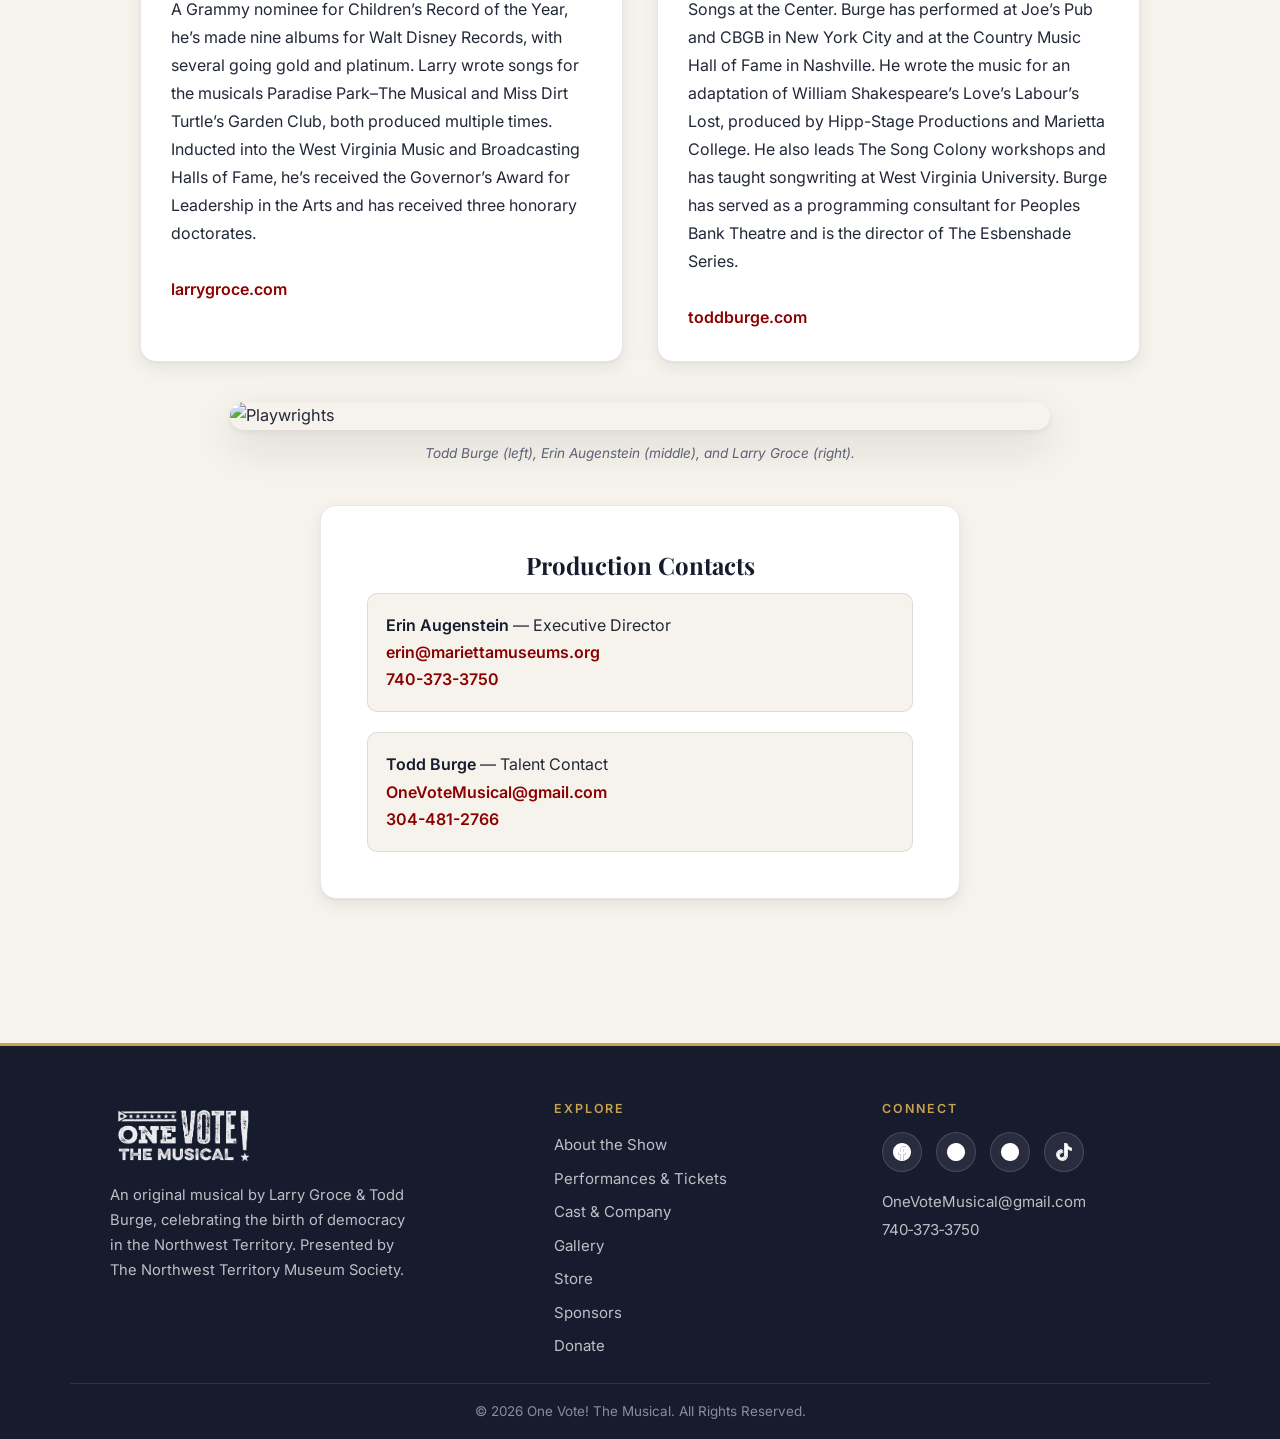
==== commit bf7d0859: "Redesign site: liquid-glass nav, modern type system, cleaner layouts Rebuild the shared stylesheet a" ====
--- a/about.html
+++ b/about.html
@@ -1,6 +1,15 @@
 <!DOCTYPE html>
 <html lang="en">
 <head>
+<!-- Google tag (gtag.js) -->
+<script async src="https://www.googletagmanager.com/gtag/js?id=G-0T4C52KJTM"></script>
+<script>
+  window.dataLayer = window.dataLayer || [];
+  function gtag(){dataLayer.push(arguments);}
+  gtag('js', new Date());
+
+  gtag('config', 'G-0T4C52KJTM');
+</script>
 <link rel="icon" href="favicon.ico">
 <link rel="icon" type="image/png" sizes="32x32" href="favicon-32x32.png">
 <link rel="icon" type="image/png" sizes="16x16" href="favicon-16x16.png">
@@ -17,20 +26,37 @@
 
 <!-- ABOUT -->
     <section id="about" class="section">
+        <span class="eyebrow">The Story</span>
         <h1>About the Musical</h1>
+
+        <p class="lead">
+            <b>“One Vote! – The Musical”</b> is an original work by Larry Groce and Todd Burge that tells the story of the New England settlers who founded Marietta, Ohio, where the Muskingum meets the Ohio River, and how the decisions and developments of 1786&ndash;1820 helped shape our nation.
+        </p>
         <p>
-            <b>“One Vote! – The Musical”</b> is an original work by Larry Groce and Todd Burge that tells the story of the New England settlers who founded Marietta, Ohio, where the Muskingum meets the Ohio River, and how the decisions and developments of 1786-1820, helped shape our nation. The One Vote! cast by Ephraim Cutler secured Ohio’s entry into the Union as a free state. The play features Cutler, “Father of the Territory”, Rufus Putnam, and other historical figures, alongside fictional characters, including the lead female role, settler Abigail Worthy. Dialogue in One Vote! explores the roles of frontier women as well as the struggles and resilience of Native peoples and African Americans of the era. With a dynamic music mix of pop, rock, Americana, and folk, One Vote! blends humor, heart, and history to celebrate the birth of democracy in the Northwest Territory. The Northwest Territory Museum Society serves as Executive Producer of the project. The show will debut with six shows from July 17th - 26th 2026 at the Hermann Fine Arts Center - Marietta College. For ticket info, click the button below.
+            The One Vote! cast by Ephraim Cutler secured Ohio’s entry into the Union as a free state. The play features Cutler, “Father of the Territory,” Rufus Putnam, and other historical figures, alongside fictional characters, including the lead female role, settler Abigail Worthy.
+        </p>
+        <p>
+            Dialogue in One Vote! explores the roles of frontier women as well as the struggles and resilience of Native peoples and African Americans of the era. With a dynamic music mix of pop, rock, Americana, and folk, One Vote! blends humor, heart, and history to celebrate the birth of democracy in the Northwest Territory.
+        </p>
+        <p>
+            The Northwest Territory Museum Society serves as Executive Producer of the project. The show will debut with six performances from July 17&ndash;26, 2026 at the Hermann Fine Arts Center &mdash; Marietta College.
         </p>
 
-<a class="shows-btn" href="https://www.onevotemusical.com/shows.html">GET TICKETS!</a>
+        <div style="text-align:center;">
+            <a class="shows-btn" href="https://www.onevotemusical.com/shows.html">Get Tickets</a>
+        </div>
 
-        </section> 
+        <div class="group-photo" style="margin-top:1rem;">
+            <img src="images/ONEVOTE0726-80.jpg" alt="The One Vote! ensemble on stage">
+            <p class="image-description">The One Vote! company in performance. Photo by <a href="https://www.michellewaters.com/">Michelle Waters</a>.</p>
+        </div>
+    </section>
 
-    <h1>About the Playwrights</h1>
+    <section class="section" style="padding-top:0;">
+        <span class="eyebrow">The Writers</span>
+        <h1>About the Playwrights</h1>
 
-
-
-<section class="playwright-grid">
+<div class="playwright-grid">
 
     <!-- LARRY -->
     <div class="playwright-card">
@@ -65,35 +91,32 @@
             <a href="https://www.toddburge.com" target="_blank">toddburge.com</a>
         </p>
     </div>
+</div>
 
-</section>
-
-<section>
 <!-- GROUP PHOTO BELOW BOTH BIOS -->
-<div class="group-photo">
+<div class="group-photo" style="margin-top:2.5rem;">
     <img src="images/OneVote-03.jpg" alt="Playwrights">
     <p class="image-description">Todd Burge (left), Erin Augenstein (middle), and Larry Groce (right).</p>
-    <br>
 </div>
 
-</section>
-
 <!-- PRODUCTION CONTACTS -->
-<section class="playwright-card contact-card">
+<div class="playwright-card contact-card" style="margin-top:2.5rem;">
     <h3 class="centered">Production Contacts</h3>
 
-    <p class="centered">
-        <b>Erin Augenstein</b> – Executive Director<br>
-        erin@mariettamuseums.org<br>
-        <a href="tel:7403733750">740-373-3750</a>
-
-        <br><br>
-
-        <b>Todd Burge</b> – Talent Contact<br>
-        OneVoteMusical@gmail.com<br>
-        <a href="tel:3044812766">304-481-2766</a>
-    </p>
-</section>
+    <div class="contact-info">
+        <p>
+            <b>Erin Augenstein</b> &mdash; Executive Director<br>
+            <a href="mailto:erin@mariettamuseums.org">erin@mariettamuseums.org</a><br>
+            <a href="tel:7403733750">740-373-3750</a>
+        </p>
+        <p>
+            <b>Todd Burge</b> &mdash; Talent Contact<br>
+            <a href="mailto:OneVoteMusical@gmail.com">OneVoteMusical@gmail.com</a><br>
+            <a href="tel:3044812766">304-481-2766</a>
+        </p>
+    </div>
+</div>
+    </section>
 
 <div id="footer-placeholder"></div>
 <script src="main.js"></script>
--- a/style.css
+++ b/style.css
@@ -1,378 +1,931 @@
-/* RESET */
-/* COLOR PALETTE */
+@import url('https://fonts.googleapis.com/css2?family=Playfair+Display:wght@600;700;800&family=Inter:wght@400;500;600;700&display=swap');
+
+/* =====================================================================
+   ONE VOTE! THE MUSICAL — design system
+   Palette: parchment + continental ink, crimson brand, brass accent
+   ===================================================================== */
+
+:root {
+    /* Brand */
+    --crimson: #8b0000;
+    --crimson-bright: #a5132a;
+    --crimson-deep: #5c0a10;
+    --blue: #6e88cb;
+    --ink: #161b2e;          /* deep navy-black for text + dark sections */
+    --ink-soft: #2b3350;
+    --brass: #c8a24c;        /* playbill accent */
+    --brass-deep: #a9832f;
+
+    /* Neutrals */
+    --paper: #f6f3ec;        /* page background */
+    --paper-2: #efe9dd;      /* alt band */
+    --card: #ffffff;
+    --line: rgba(22, 27, 46, 0.10);
+    --line-strong: rgba(22, 27, 46, 0.16);
+    --text: #232838;
+    --text-muted: #5c6274;
+
+    /* Legacy tokens kept for safety */
+    --red: #8b0000;
+    --light: #f4f4f4;
+    --white: #ffffff;
+    --black: #161b2e;
+
+    /* Glass */
+    --glass-bg: rgba(246, 243, 236, 0.72);
+    --glass-bg-strong: rgba(249, 247, 242, 0.92);
+    --glass-brd: rgba(255, 255, 255, 0.55);
+
+    /* Elevation */
+    --sh-1: 0 1px 2px rgba(22, 27, 46, 0.06), 0 6px 16px rgba(22, 27, 46, 0.07);
+    --sh-2: 0 2px 6px rgba(22, 27, 46, 0.07), 0 16px 40px rgba(22, 27, 46, 0.12);
+    --sh-lift: 0 12px 28px rgba(22, 27, 46, 0.12), 0 32px 68px rgba(22, 27, 46, 0.18);
+    --sh-glass: inset 0 1px 0 rgba(255, 255, 255, 0.6), inset 0 -1px 0 rgba(255, 255, 255, 0.12), 0 10px 34px rgba(22, 27, 46, 0.16);
+
+    /* Shape */
+    --r-sm: 10px;
+    --r: 16px;
+    --r-lg: 24px;
+    --r-pill: 999px;
+
+    --container: 1140px;
+    --ease: cubic-bezier(0.2, 0.7, 0.2, 1);
+}
+
+/* =====================================================================
+   Reset / base
+   ===================================================================== */
+
+*,
+*::before,
+*::after {
+    margin: 0;
+    padding: 0;
+    box-sizing: border-box;
+}
+
+html {
+    scroll-behavior: smooth;
+    -webkit-text-size-adjust: 100%;
+}
+
+body {
+    min-height: 100%;
+    display: flex;
+    flex-direction: column;
+    font-family: 'Inter', system-ui, -apple-system, 'Segoe UI', sans-serif;
+    font-size: 1.02rem;
+    line-height: 1.7;
+    color: var(--text);
+    background-color: var(--paper);
+    background-image:
+        radial-gradient(1200px 600px at 15% -10%, rgba(110, 136, 203, 0.10), transparent 60%),
+        radial-gradient(1000px 500px at 100% 0%, rgba(200, 162, 76, 0.10), transparent 55%);
+    background-attachment: fixed;
+    padding-top: 96px;
+    -webkit-font-smoothing: antialiased;
+}
+
+body.home-page {
+    padding-top: 0;
+}
+
 img {
     max-width: 100%;
     height: auto;
-}
-
-:root {
-    --red: #8B0000;
-    --blue: #6e88cb;
-    --light: #f4f4f4;
-    --white: #ffffff;
-    --black: #000000;
-}
-
-h1, h2, h3 {
+    display: block;
+}
+
+a {
+    color: var(--crimson);
+    text-decoration: none;
+    transition: color 0.18s var(--ease);
+}
+
+a:hover {
+    color: var(--crimson-bright);
+}
+
+::selection {
+    background: rgba(200, 162, 76, 0.35);
+}
+
+/* =====================================================================
+   Typography
+   ===================================================================== */
+
+h1, h2, h3, h4 {
+    font-family: 'Playfair Display', Georgia, 'Times New Roman', serif;
+    font-weight: 700;
+    line-height: 1.12;
+    color: var(--ink);
+    letter-spacing: 0;
+}
+
+h1 {
+    font-size: clamp(2.1rem, 4.6vw, 3.15rem);
+    text-align: center;
+    margin-bottom: 0.5em;
+}
+
+h2 {
+    font-size: clamp(1.6rem, 3.2vw, 2.2rem);
+}
+
+h3 {
+    font-size: 1.25rem;
     font-weight: 600;
 }
 
-/* Body text */
-body {
+p {
+    margin-bottom: 1em;
+}
+
+p:last-child {
+    margin-bottom: 0;
+}
+
+strong, b {
+    font-weight: 600;
+    color: var(--ink);
+}
+
+/* Utilities */
+.eyebrow {
+    display: block;
     font-family: 'Inter', sans-serif;
-}
-
-/* Headings */
-h1, h2, h3 {
-    font-family: 'Inter', serif;
-}
-
-/* Optional polish */
-h1 {
-    letter-spacing: 1px;
+    font-size: 0.78rem;
+    font-weight: 600;
+    letter-spacing: 0.18em;
+    text-transform: uppercase;
+    color: var(--brass-deep);
+    text-align: center;
+    margin-bottom: 0.9em;
+}
+
+.lead {
+    font-size: 1.12rem;
+    line-height: 1.8;
+    color: var(--text);
+    max-width: 66ch;
+    margin-inline: auto;
+}
+
+.centered,
+.center-text,
+.centered * {
+    text-align: center;
+}
+
+.section > p,
+.section .lead {
+    text-align: left;
+}
+
+.section > p.centered,
+.section > p.center-text {
+    text-align: center;
+}
+
+/* =====================================================================
+   Buttons
+   ===================================================================== */
+
+.btn,
+.shows-btn,
+.donate-btn,
+.nav-cta,
+.audition-button-wrap .btn {
+    display: inline-flex;
+    align-items: center;
+    justify-content: center;
+    gap: 0.5em;
+    font-family: 'Inter', sans-serif;
+    font-size: 0.98rem;
+    font-weight: 600;
+    letter-spacing: 0.01em;
+    line-height: 1;
+    padding: 0.95em 1.8em;
+    border: 0;
+    border-radius: var(--r-pill);
+    color: #fff !important;
+    background: linear-gradient(180deg, var(--crimson-bright), var(--crimson));
+    box-shadow: inset 0 1px 0 rgba(255, 255, 255, 0.28), 0 8px 20px rgba(139, 0, 0, 0.28);
+    cursor: pointer;
+    text-decoration: none !important;
+    transition: transform 0.18s var(--ease), box-shadow 0.18s var(--ease), filter 0.18s var(--ease);
+}
+
+.btn:hover,
+.shows-btn:hover,
+.donate-btn:hover,
+.nav-cta:hover {
+    transform: translateY(-2px);
+    filter: brightness(1.06);
+    box-shadow: inset 0 1px 0 rgba(255, 255, 255, 0.3), 0 14px 30px rgba(139, 0, 0, 0.34);
+    background: linear-gradient(180deg, var(--crimson-bright), var(--crimson));
+    color: #fff;
+}
+
+.btn:active,
+.shows-btn:active,
+.donate-btn:active,
+.nav-cta:active {
+    transform: translateY(0);
+    box-shadow: inset 0 2px 6px rgba(0, 0, 0, 0.25);
+}
+
+.btn--ghost {
+    background: rgba(255, 255, 255, 0.14) !important;
+    -webkit-backdrop-filter: blur(10px);
+    backdrop-filter: blur(10px);
+    border: 1px solid rgba(255, 255, 255, 0.5);
+    box-shadow: inset 0 1px 0 rgba(255, 255, 255, 0.35), 0 8px 22px rgba(0, 0, 0, 0.18);
+}
+
+.btn--ghost:hover {
+    background: rgba(255, 255, 255, 0.24) !important;
+}
+
+/* Standalone ticket-link buttons that sit loose on the page */
+.shows-btn {
+    display: block;
+    width: fit-content;
+    margin: 2.4rem auto 3rem;
+}
+
+/* =====================================================================
+   Navbar — liquid glass
+   ===================================================================== */
+
+.navbar {
+    position: fixed;
+    top: 14px;
+    left: 50%;
+    transform: translateX(-50%);
+    width: min(1200px, calc(100% - 28px));
+    z-index: 1000;
+    display: flex;
+    align-items: center;
+    justify-content: space-between;
+    gap: 14px;
+    padding: 9px 12px 9px 18px;
+    border-radius: 20px;
+    background: var(--glass-bg);
+    -webkit-backdrop-filter: blur(20px) saturate(180%);
+    backdrop-filter: blur(20px) saturate(180%);
+    border: 1px solid var(--glass-brd);
+    box-shadow: var(--sh-glass);
+    transition: padding 0.25s var(--ease), background 0.25s var(--ease), box-shadow 0.25s var(--ease), top 0.25s var(--ease);
+}
+
+.navbar.scrolled {
+    top: 8px;
+    padding-top: 6px;
+    padding-bottom: 6px;
+    background: var(--glass-bg-strong);
+    box-shadow: inset 0 1px 0 rgba(255, 255, 255, 0.65), 0 8px 26px rgba(22, 27, 46, 0.2);
+}
+
+@supports not ((-webkit-backdrop-filter: blur(1px)) or (backdrop-filter: blur(1px))) {
+    .navbar { background: var(--glass-bg-strong); }
+}
+
+.nav-logo {
+    flex: 0 0 auto;
+    display: flex;
+    align-items: center;
+}
+
+.nav-logo img {
+    height: 46px;
+    width: auto;
+    transition: height 0.25s var(--ease);
+}
+
+.navbar.scrolled .nav-logo img {
+    height: 40px;
+}
+
+.nav-links {
+    display: flex;
+    align-items: center;
+    gap: 2px;
+    list-style: none;
+}
+
+.nav-links li {
+    list-style: none;
 }
 
 .nav-links a {
+    display: block;
+    font-size: 0.9rem;
+    font-weight: 500;
+    color: var(--ink);
+    padding: 8px 12px;
+    border-radius: var(--r-pill);
+    white-space: nowrap;
+    transition: color 0.16s var(--ease), background 0.16s var(--ease), box-shadow 0.16s var(--ease);
+}
+
+.nav-links a:hover {
+    color: var(--crimson);
+    background: rgba(255, 255, 255, 0.6);
+    box-shadow: inset 0 1px 0 rgba(255, 255, 255, 0.8), 0 1px 5px rgba(22, 27, 46, 0.12);
+}
+
+.nav-links a[aria-current="page"] {
+    color: var(--crimson);
     font-weight: 600;
 }
 
-/* RESET */
-* {
-    margin: 0;
-    padding: 0;
-    box-sizing: border-box;
-}
-
-body {
-    font-family: Inter, sans-serif;
-    background: rgb(209, 221, 255);
-    color: #222;
-    padding-top: 90px;
-}
-
-body.home-page {
-    padding-top: 0;
-}
-
-html, body {
-    height: 100%;
-    margin: 0;
-}
-
-body {
+.nav-links a.nav-cta {
+    margin-left: 6px;
+    padding: 0.7em 1.25em;
+    font-size: 0.88rem;
+    color: #fff;
+}
+
+.nav-links a.nav-cta:hover {
+    box-shadow: inset 0 1px 0 rgba(255, 255, 255, 0.3), 0 12px 26px rgba(139, 0, 0, 0.34);
+}
+
+.menu-toggle {
+    display: none;
+    flex-direction: column;
+    justify-content: center;
+    gap: 5px;
+    width: 42px;
+    height: 42px;
+    padding: 10px;
+    border: 1px solid var(--line);
+    border-radius: 12px;
+    background: rgba(255, 255, 255, 0.5);
+    cursor: pointer;
+}
+
+.menu-toggle span {
+    display: block;
+    height: 2px;
+    width: 100%;
+    background: var(--ink);
+    border-radius: 2px;
+    transition: transform 0.25s var(--ease), opacity 0.2s var(--ease);
+}
+
+.menu-toggle.open span:nth-child(1) { transform: translateY(7px) rotate(45deg); }
+.menu-toggle.open span:nth-child(2) { opacity: 0; }
+.menu-toggle.open span:nth-child(3) { transform: translateY(-7px) rotate(-45deg); }
+
+@media (max-width: 1024px) {
+    .menu-toggle {
+        display: flex;
+    }
+
+    .nav-links {
+        position: absolute;
+        top: calc(100% + 10px);
+        right: 0;
+        width: min(260px, 78vw);
+        flex-direction: column;
+        align-items: stretch;
+        gap: 2px;
+        padding: 10px;
+        border-radius: 18px;
+        background: var(--glass-bg-strong);
+        -webkit-backdrop-filter: blur(22px) saturate(180%);
+        backdrop-filter: blur(22px) saturate(180%);
+        border: 1px solid var(--glass-brd);
+        box-shadow: var(--sh-glass);
+        opacity: 0;
+        transform: translateY(-8px) scale(0.98);
+        pointer-events: none;
+        transition: opacity 0.2s var(--ease), transform 0.2s var(--ease);
+    }
+
+    .nav-links.active {
+        opacity: 1;
+        transform: translateY(0) scale(1);
+        pointer-events: auto;
+    }
+
+    .nav-links li {
+        width: 100%;
+    }
+
+    .nav-links a {
+        padding: 10px 14px;
+        font-size: 0.96rem;
+        line-height: 1.3;
+    }
+
+    .nav-links a.nav-cta {
+        margin: 6px 0 2px;
+        text-align: center;
+    }
+}
+
+/* =====================================================================
+   Hero
+   ===================================================================== */
+
+.hero {
+    position: relative;
+    min-height: 100vh;
+    min-height: 100svh;
+    display: grid;
+    place-items: center;
+    text-align: center;
+    padding: 120px 22px 72px;
+    overflow: hidden;
+    isolation: isolate;
+}
+
+.hero::before {
+    content: "";
+    position: absolute;
+    inset: 0;
+    z-index: -2;
+    background: var(--ink) url('images/ONEVOTE0726-20.jpg') center 28% / cover no-repeat;
+}
+
+.hero::after {
+    content: "";
+    position: absolute;
+    inset: 0;
+    z-index: -1;
+    background:
+        linear-gradient(180deg, rgba(12, 16, 28, 0.30) 0%, rgba(12, 16, 28, 0.55) 55%, rgba(12, 16, 28, 0.82) 100%),
+        radial-gradient(120% 80% at 50% 30%, transparent 40%, rgba(12, 16, 28, 0.55) 100%);
+}
+
+.hero-content,
+.hero__inner {
+    max-width: 760px;
     display: flex;
     flex-direction: column;
-}
-
-#footer-placeholder {
-    margin-top: auto;
-}
-
-/* NAVBAR */
-.navbar {
-    width: 100%;
-    background: var(--blue);
-    color: var(--white);
+    align-items: center;
+    color: #fff;
+}
+
+.hero-logo img,
+.hero__logo {
+    width: 100%;
+    max-width: 188px;
+    margin-bottom: 1.1rem;
+    filter: drop-shadow(0 8px 24px rgba(0, 0, 0, 0.5));
+}
+
+.hero .eyebrow {
+    color: #f2e2bf;
+}
+
+.hero h1 {
+    font-size: clamp(2.3rem, 6vw, 4rem);
+    color: #fff;
+    text-shadow: 0 2px 30px rgba(0, 0, 0, 0.5);
+    margin-bottom: 0.4em;
+}
+
+.hero__sub {
+    font-size: clamp(1.02rem, 2vw, 1.22rem);
+    line-height: 1.65;
+    color: rgba(255, 255, 255, 0.9);
+    max-width: 44ch;
+    margin: 0 auto 2rem;
+}
+
+.hero__cta {
     display: flex;
-    justify-content: space-between;
-    align-items: center;
-    padding: 8px 18px;
-    position: fixed;
-    top: 0;
-    left: 0;
-    z-index: 1000;
-    box-sizing: border-box;
-}
-
-.nav-logo img {
-    height: 55px;
-    width: auto;
-}
-
-.menu-toggle {
-    display: none;
-    font-size: 26px;
-    cursor: pointer;
-    color: var(--black);
-    line-height: 1;
-}
-
-.nav-links {
-    list-style: none;
+    gap: 14px;
+    flex-wrap: wrap;
+    justify-content: center;
+}
+
+.hero__scrolldown {
+    position: absolute;
+    bottom: 26px;
+    left: 50%;
+    transform: translateX(-50%);
+    color: rgba(255, 255, 255, 0.7);
+    font-size: 0.75rem;
+    letter-spacing: 0.2em;
+    text-transform: uppercase;
+    animation: floaty 2.4s ease-in-out infinite;
+}
+
+@keyframes floaty {
+    0%, 100% { transform: translate(-50%, 0); }
+    50% { transform: translate(-50%, 8px); }
+}
+
+/* =====================================================================
+   Sections / layout
+   ===================================================================== */
+
+.section {
+    width: 100%;
+    max-width: var(--container);
+    margin: 0 auto;
+    padding: clamp(3rem, 7vw, 5rem) clamp(20px, 5vw, 40px);
+}
+
+.section h1 + p,
+.section .eyebrow + h1 {
+    margin-top: 0;
+}
+
+.section h2 {
+    text-align: center;
+    color: var(--ink);
+    margin-bottom: 0.6em;
+}
+
+/* Narrow reading column for prose-only sections */
+#about.section > p,
+.prose {
+    max-width: 68ch;
+    margin-inline: auto;
+    text-align: left;
+}
+
+/* =====================================================================
+   Generic card
+   ===================================================================== */
+
+.card,
+.cast-card,
+.playwright-card,
+.shows-card,
+.donate-card,
+.contact-card,
+.merch-card,
+.auditions-card {
+    background: var(--card);
+    border: 1px solid var(--line);
+    border-radius: var(--r);
+    box-shadow: var(--sh-1);
+}
+
+/* =====================================================================
+   Cast / company grid
+   ===================================================================== */
+
+.cast-grid,
+.company-grid,
+.roster-grid {
+    display: grid;
+    grid-template-columns: repeat(auto-fill, minmax(240px, 1fr));
+    gap: clamp(16px, 2.4vw, 28px);
+    max-width: 1160px;
+    margin: 0 auto;
+    padding: 0;
+}
+
+.roster-grid {
+    grid-template-columns: repeat(auto-fill, minmax(200px, 1fr));
+}
+
+/* A single-person feature (director, music director) */
+.cast-grid.feature {
+    grid-template-columns: minmax(0, 620px);
+    justify-content: center;
+}
+
+.cast-card {
     display: flex;
-    gap: 20px;
-    margin: 0;
-    padding: 0;
-}
-
-.nav-links li {
-    list-style: none;
-}
-
-.nav-links a {
-    color: var(--black);
-    text-decoration: none;
+    flex-direction: column;
+    padding: 16px;
+    min-width: 0;
+    overflow-wrap: anywhere;
+    transition: transform 0.25s var(--ease), box-shadow 0.25s var(--ease), border-color 0.25s var(--ease);
+}
+
+.cast-card:hover {
+    transform: translateY(-4px);
+    box-shadow: var(--sh-lift);
+    border-color: rgba(200, 162, 76, 0.45);
+}
+
+.cast-card img {
+    width: 100%;
+    aspect-ratio: 4 / 5;
+    object-fit: cover;
+    object-position: center top;
+    background: var(--paper-2);
+    border-radius: 12px;
+    margin-bottom: 14px;
+}
+
+.cast-card h2 {
+    font-size: 1.2rem;
+    text-align: center;
+    margin-bottom: 2px;
+}
+
+.cast-card h3 {
+    font-family: 'Inter', sans-serif;
+    font-size: 0.76rem;
     font-weight: 600;
-    transition: 0.2s;
-}
-
-.nav-links a:hover {
-    color: var(--red);
-}
-
-@media (max-width: 768px) {
-    .navbar {
-        padding: 8px 12px;
-    }
-
-    .nav-logo img {
-        height: 42px;
-    }
-
-    .menu-toggle {
-        display: block;
-        font-size: 24px;
-    }
-
-    .nav-links {
-        display: none;
-        flex-direction: column;
-        position: absolute;
-        top: 100%;
-        right: 12px;
-        width: 150px;
-        max-width: calc(100vw - 24px);
-        background: var(--white);
-        border-radius: 10px;
-        box-shadow: 0 4px 12px rgba(0,0,0,0.15);
-        padding: 6px 0;
-        z-index: 2000;
-        box-sizing: border-box;
-        max-height: 80vh;
-        overflow-y: auto;
-    }
-
-    .nav-links.active {
-        display: flex;
-    }
-
-    .nav-links li {
-        width: 100%;
-        text-align: center;
-    }
-
-    .nav-links a {
-        display: block;
-        width: 100%;
-        padding: 10px 12px;
-        font-size: 0.95rem;
-    }
-}
-
-/* HERO */
-.hero {
-    min-height: 100vh;
-    background: rgb(209, 221, 255) url('images/hero.jpg') center/cover no-repeat;
-    display: flex;
+    letter-spacing: 0.12em;
+    text-transform: uppercase;
+    color: var(--brass-deep);
+    text-align: center;
+    margin-bottom: 12px;
+}
+
+.cast-card p {
+    font-size: 0.95rem;
+    line-height: 1.65;
+    color: var(--text-muted);
+    text-align: left;
+    margin-bottom: 0.7em;
+}
+
+.cast-card a {
+    overflow-wrap: anywhere;
+    font-weight: 600;
+}
+
+/* Roster cards: name + role only, no photo */
+.roster-grid .cast-card {
+    text-align: center;
+    padding: 22px 16px;
     justify-content: center;
-    align-items: center;
-    text-align: center;
-    color: var(--white);
-    padding: 100px 20px 40px;
-    box-sizing: border-box;
-}
-
-.hero-logo img {
-    width: 100%;
-    max-width: 500px;
-    height: auto;
-}
-
-.hero h1 {
-    font-size: 3.5rem;
-    margin-bottom: 10px;
-}
-
-.hero p {
-    font-size: 1.2rem;
-    margin-bottom: 20px;
-}
-
-@media (max-width: 768px) {
-    .hero-logo img {
-        max-width: 280px;
-    }
-}
-
-.btn {
-    background: var(--red);
-    color: var(--white);
-    padding: 12px 25px;
-    text-decoration: none;
-    border-radius: 5px;
-    font-weight: bold;
-    transition: 0.3s;
-}
-
-.btn:hover {
-    background: var(--blue);
-}
-
-/* SECTIONS */
-.section {
-    width: 100%;
-    max-width: 900px;
-    padding: 80px 20px;
-    margin: 0 auto;
-    box-sizing: border-box;
-}
-
-h1 {
-    text-align: center;
-    color: var(--black);
-    margin-bottom: 10px;
-}
-
-.section h2 {
-    text-align: center;
-    color: var(--blue);
-    margin-top: 5px;
-    margin-bottom: 5px;
-}
-
-/* CAST GRID */
-.cast-grid {
-    display: grid;
-    grid-template-columns: repeat(auto-fit, minmax(200px, 1fr));
-    gap: 20px;
-}
-
-.cast-card {
-    text-align: center;
-    background: var(--white);
-    padding: 15px;
-    border-radius: 10px;
-    box-shadow: 0 2px 6px rgba(0,0,0,0.1);
-}
-
-.cast-card img {
-    width: 100%;
-    height: 250px;
-    object-fit: contain;   
-    background: #f5f5f5;   
-}
-
-/* GROUP PHOTO */
-.group-photo img {
-    width: 100%;
-    max-width: 700px;
-    display: block;
-    margin: 0 auto 40px auto;
-    border-radius: 12px;
-    box-shadow: 0 4px 12px rgba(0,0,0,0.1);
-}
-
-#about {
-    text-align: center;
-}
-
-/* GRID OF PLAYWRIGHT CARDS */
+}
+
+.roster-grid .cast-card h2 {
+    margin-bottom: 4px;
+}
+
+.roster-grid .cast-card h3 {
+    margin-bottom: 0;
+}
+
+/* =====================================================================
+   Playwrights (about page)
+   ===================================================================== */
+
 .playwright-grid {
     display: grid;
-    grid-template-columns: repeat(2, minmax(0, 1fr));
-    gap: 30px;
-    max-width: 1100px;
+    grid-template-columns: repeat(auto-fit, minmax(300px, 1fr));
+    gap: clamp(20px, 3vw, 34px);
+    max-width: 1000px;
     margin: 0 auto;
-    padding: 20px;
-    width: 100%;
-    box-sizing: border-box;
-    justify-content: center;
-}
+}
+
+.playwright-card {
+    padding: 30px;
+    line-height: 1.75;
+    transition: transform 0.25s var(--ease), box-shadow 0.25s var(--ease);
+}
+
+.playwright-card:hover {
+    transform: translateY(-4px);
+    box-shadow: var(--sh-2);
+}
+
+.playwright-card h3 {
+    font-family: 'Playfair Display', serif;
+    font-size: 1.5rem;
+    font-weight: 700;
+    color: var(--ink);
+    text-align: center;
+    margin-bottom: 14px;
+}
+
+.playwright-card p {
+    font-size: 1rem;
+    color: var(--text);
+    text-align: left;
+}
+
+.playwright-card a {
+    color: var(--crimson);
+    font-weight: 600;
+}
+
+.playwright-card a:hover {
+    text-decoration: underline;
+}
+
+.playwright-headshot {
+    width: 100%;
+    max-width: 200px;
+    aspect-ratio: 1 / 1;
+    object-fit: cover;
+    border-radius: 50%;
+    display: block;
+    margin: 0 auto 20px;
+    box-shadow: 0 10px 26px rgba(22, 27, 46, 0.2);
+    border: 4px solid #fff;
+}
+
+.center-card {
+    grid-column: 1 / -1;
+    max-width: 560px;
+    margin: 0 auto;
+    text-align: center;
+}
+
+/* Group / production photo */
+.group-photo {
+    max-width: 820px;
+    margin: 0 auto;
+}
+
+.group-photo img {
+    width: 100%;
+    border-radius: var(--r);
+    box-shadow: var(--sh-2);
+    margin: 0 auto;
+}
+
+.image-description {
+    font-size: 0.85rem;
+    font-style: italic;
+    color: var(--text-muted);
+    text-align: center;
+    margin-top: 12px;
+}
+
+.image-description a {
+    font-style: normal;
+    font-weight: 600;
+}
+
+/* =====================================================================
+   Shows page
+   ===================================================================== */
+
+.shows-page {
+    width: 100%;
+    max-width: 860px;
+    margin: 0 auto;
+    padding: clamp(3rem, 7vw, 4.5rem) clamp(20px, 5vw, 32px);
+}
+
+.shows-page > h1 {
+    margin-bottom: 0.7em;
+}
+
+.shows-card {
+    padding: clamp(28px, 5vw, 44px);
+    margin-bottom: 24px;
+}
+
+.shows-card:last-of-type {
+    margin-bottom: 0;
+}
+
+.shows-card h2 {
+    font-size: clamp(1.5rem, 3vw, 2rem);
+    text-align: center;
+    color: var(--ink);
+    margin-bottom: 0.6em;
+}
+
+.shows-card h2:first-child {
+    margin-top: 0;
+}
+
+.shows-text {
+    font-size: 1rem;
+    line-height: 1.8;
+    color: var(--text);
+    margin-bottom: 1.2em;
+    text-align: left;
+}
+
+.shows-card .center-text,
+.shows-card .performance-list,
+.shows-card .address-block {
+    text-align: center;
+}
+
+.performance-list,
+.address-block {
+    line-height: 2;
+}
+
+.performance-list {
+    font-variant-numeric: tabular-nums;
+}
+
+.shows-card a {
+    color: var(--crimson);
+    font-weight: 600;
+    text-decoration: underline;
+    text-underline-offset: 2px;
+    overflow-wrap: anywhere;
+}
+
+.shows-card a.shows-btn {
+    color: #fff;
+    text-decoration: none;
+}
+
+/* =====================================================================
+   Store / merch
+   ===================================================================== */
 
 .store-grid {
     display: grid;
-    grid-template-columns: repeat(3, minmax(260px, 1fr));
-    gap: 30px;
-    max-width: 1400px;
+    grid-template-columns: repeat(auto-fill, minmax(260px, 1fr));
+    gap: clamp(18px, 3vw, 30px);
+    max-width: 1180px;
     margin: 0 auto;
-    padding: 20px;
-    width: 100%;
-    box-sizing: border-box;
-    align-items: stretch;
-}
-
-.playwright-card {
-    background: #ffffff;
-    padding: 25px 30px;
+    padding: 0 clamp(16px, 4vw, 24px);
+}
+
+.merch-card {
+    padding: 22px;
+    min-height: 0;
+    display: flex;
+    flex-direction: column;
+    transition: transform 0.25s var(--ease), box-shadow 0.25s var(--ease);
+}
+
+.merch-card:hover {
+    transform: translateY(-4px);
+    box-shadow: var(--sh-lift);
+}
+
+.merch-card .slideshow {
+    width: 100%;
+    max-width: 100%;
+    min-height: 0;
+    aspect-ratio: 1 / 1;
+    margin: 0 0 16px;
     border-radius: 12px;
-    box-shadow: 0 4px 12px rgba(0,0,0,0.1);
-    line-height: 1.7;
-    width: 100%;
-    box-sizing: border-box;
-}
-
-.playwright-card h3 {
-    margin-bottom: 15px;
-    color: var(--blue);
-    font-size: 1.5rem;
-}
-
-.playwright-card p {
-    font-size: 1.05rem;
-}
-
-.playwright-card a {
-    color: var(--blue);
-    font-weight: bold;
-    text-decoration: none;
-}
-
-.playwright-card a:hover {
-    text-decoration: underline;
-}
-
-.center-card {
-    grid-column: 1 / -1;
-    max-width: 500px;
-    margin: 0 auto;
-    text-align: center;
-}
-
-/* FOOTER */
-footer {
-    background: var(--blue);
-    color: var(--white);
-    text-align: center;
-    padding: 20px;
-    margin-top: 40px;
-}
-
-/* DONATE */
+    overflow: hidden;
+    background: var(--paper-2);
+    display: flex;
+    align-items: center;
+    justify-content: center;
+}
+
+.merch-card .slide {
+    width: 100%;
+    height: 100%;
+    max-height: none;
+    object-fit: contain;
+    padding: 10px;
+}
+
+.merch-card h3 {
+    font-family: 'Playfair Display', serif;
+    font-size: 1.2rem;
+    font-weight: 700;
+    text-align: center;
+    margin: 4px 0 8px;
+}
+
+.merch-card p {
+    text-align: center;
+    margin: 0 0 4px;
+    color: var(--text-muted);
+    font-size: 0.95rem;
+}
+
+.merch-card .btn {
+    margin-top: auto;
+    align-self: center;
+}
+
+/* =====================================================================
+   Donate
+   ===================================================================== */
+
 .donate-section {
     display: flex;
     justify-content: center;
-    padding: 60px 20px;
+    padding: clamp(3rem, 7vw, 4.5rem) clamp(20px, 5vw, 32px);
 }
 
 .donate-card {
-    background: #ffffff;
-    max-width: 850px;
-    width: 100%;
-    padding: 40px;
-    border-radius: 16px;
-    box-shadow: 0 8px 24px rgba(0, 0, 0, 0.08);
-    border: 1px solid #e5e5e5;
+    max-width: 720px;
+    width: 100%;
+    padding: clamp(30px, 5vw, 48px);
 }
 
 .donate-card h2 {
     text-align: center;
-    margin-bottom: 30px;
-    color: var(--blue);
+    color: var(--ink);
+    margin-bottom: 0.7em;
+}
+
+.donate-text {
+    font-size: 1rem;
+    line-height: 1.9;
+    color: var(--text);
+    text-align: center;
 }
 
 .donate-text a {
-    color: var(--blue);
-    text-decoration: none;
+    color: var(--crimson);
+    font-weight: 600;
     word-break: break-word;
 }
 
@@ -380,540 +933,509 @@
     text-decoration: underline;
 }
 
-.donate-section img {
-    width: 100%;
-    max-width: 250px;
-    height: auto;
-    display: block;
-    margin: 0 auto 20px auto;
-}
-
-.donate-section h2 {
-    margin-bottom: 20px;
-    color: var(--blue);
-    font-size: 2rem;
-}
-
-.donate-text {
+.donate-footer {
+    margin-top: 22px;
+    font-weight: 600;
+    color: var(--ink);
+    text-align: center;
+}
+
+/* =====================================================================
+   Contact
+   ===================================================================== */
+
+.contact-card {
+    text-align: center;
+    max-width: 640px;
+    margin: clamp(2.5rem, 6vw, 4rem) auto;
+    padding: clamp(30px, 5vw, 46px);
+}
+
+.contact-card h2 {
+    color: var(--ink);
+    margin-bottom: 0.6em;
+}
+
+.contact-text {
+    font-size: 1.08rem;
+    line-height: 1.7;
+    color: var(--text-muted);
+    margin-bottom: 1.8em;
+    max-width: 46ch;
+    margin-inline: auto;
+}
+
+.contact-info {
+    display: grid;
+    gap: 20px;
+}
+
+.contact-info p {
+    margin: 0;
     font-size: 1rem;
-    line-height: 1.8;
-    color: #222;
-}
-
-.donate-btn {
-    display: inline-block;
-    margin: 20px 0;
-    padding: 14px 32px;
-    font-size: 1.1rem;
-}
-
-.donate-footer {
-    margin-top: 25px;
-    font-size: 1.1rem;
+    line-height: 1.7;
+    padding: 18px;
+    border: 1px solid var(--line);
+    border-radius: var(--r-sm);
+    background: var(--paper);
+}
+
+.contact-info a {
+    color: var(--crimson);
     font-weight: 600;
-    color: var(--black);
-}
-
-/* HEADSHOTS ABOVE BIOS */
-.playwright-headshot {
-    width: 100%;
-    max-width: 250px;
-    display: block;
-    margin: 0 auto 20px auto;
-    border-radius: 10px;
-    box-shadow: 0 4px 10px rgba(0,0,0,0.15);
-}
-
-/* GROUP PHOTO BELOW BOTH BIOS */
-.group-photo img {
-    width: 100%;
-    max-width: 700px;
-    display: block;
-    margin: 40px auto;
+}
+
+.contact-info a:hover {
+    text-decoration: underline;
+}
+
+/* When a contact block is also a playwright-card (about page) */
+.playwright-card.contact-card {
+    grid-column: auto;
+}
+
+/* =====================================================================
+   Auditions
+   ===================================================================== */
+
+.auditions-page {
+    max-width: 900px;
+    margin: 0 auto;
+    padding: clamp(3rem, 7vw, 4.5rem) clamp(20px, 5vw, 32px);
+    text-align: center;
+}
+
+.auditions-card {
+    max-width: 620px;
+    margin: 26px auto 0;
+    padding: clamp(28px, 5vw, 44px);
+    text-align: center;
+}
+
+.auditions-card h2 {
+    color: var(--ink);
+    margin-bottom: 0.4em;
+}
+
+.auditions-card h3 {
+    color: var(--text-muted);
+    font-weight: 500;
+}
+
+.auditions-card p {
+    text-align: center;
+    line-height: 1.7;
+    margin-bottom: 1em;
+}
+
+.audition-button-wrap {
+    margin-top: 26px;
+}
+
+.auditions-card a:not(.btn) {
+    color: var(--crimson);
+    text-decoration: underline;
+    font-weight: 600;
+}
+
+/* =====================================================================
+   Sponsors
+   ===================================================================== */
+
+.sponsors-grid {
+    display: grid;
+    grid-template-columns: repeat(auto-fill, minmax(200px, 1fr));
+    gap: 18px;
+    align-items: stretch;
+    max-width: 1000px;
+    margin: 0 auto 40px;
+}
+
+.sponsors-grid .donate-section {
+    margin: 0;
+    padding: 24px;
+    background: var(--card);
+    border: 1px solid var(--line);
+    border-radius: var(--r-sm);
+    box-shadow: var(--sh-1);
+    transition: transform 0.2s var(--ease), box-shadow 0.2s var(--ease);
+}
+
+.sponsors-grid .donate-section:hover {
+    transform: translateY(-3px);
+    box-shadow: var(--sh-2);
+}
+
+.sponsors-grid a {
+    display: flex;
+    align-items: center;
+    justify-content: center;
+    width: 100%;
+    height: 100%;
+}
+
+.sponsors-grid img {
+    max-width: 100%;
+    max-height: 110px;
+    width: auto;
+    object-fit: contain;
+}
+
+/* =====================================================================
+   Gallery
+   ===================================================================== */
+
+.gallery-section {
+    max-width: 1360px;
+    text-align: center;
+}
+
+.gallery-section > p {
+    text-align: center;
+    color: var(--text-muted);
+    max-width: 60ch;
+    margin: 0 auto 8px;
+}
+
+.gallery-grid {
+    display: grid;
+    grid-template-columns: repeat(auto-fill, minmax(200px, 1fr));
+    gap: 12px;
+    margin-top: 28px;
+}
+
+.gallery-item {
+    cursor: pointer;
+    overflow: hidden;
     border-radius: 12px;
-    box-shadow: 0 4px 12px rgba(0,0,0,0.1);
-}
-
-/* CONTACT */
-.contact-card {
-    text-align: center;
-    max-width: 700px;
-    margin: 40px auto;
-    padding: 40px 30px;
-    background: #ffffff;
-    border-radius: 12px;
-    box-shadow: 0 4px 12px rgba(0,0,0,0.1);
-    white-space: normal;
-    word-break: keep-all;
-    box-sizing: border-box;
-}
-
-.contact-card h2 {
-    margin-bottom: 20px;
-    color: var(--blue);
-    font-size: 2rem;
-}
-
-.contact-card p {
-    text-align: center;
-}
-
-.contact-card a {
-    display: inline;
-}
-
-.contact-text {
-    font-size: 1.15rem;
-    line-height: 1.7;
-    margin-bottom: 30px;
-}
-
-.contact-info p {
-    margin: 20px 0;
-    font-size: 1.1rem;
-    line-height: 1.6;
-}
-
-.contact-info a {
-    color: var(--blue);
-    font-weight: 600;
-    text-decoration: none;
-}
-
-.contact-info a:hover {
-    color: var(--red);
-    text-decoration: underline;
-}
-
-/* SOCIAL */
-.social-footer {
-    background: var(--blue);
-    padding: 25px 0;
-    margin-top: 60px;
-}
-
-.social-links {
-    text-align: center;
-}
-
-.social-links a {
-    margin: 0 15px;
-    display: inline-block;
-}
-
-.social-links img {
-    width: 32px;
-    height: 32px;
-    transition: 0.2s ease;
-}
-
-.social-links img:hover {
-    filter: brightness(0) invert(0.6);
-}
-
-p {
-    text-align: center;
-}
-
-/* BANDCAMP */
-.bandcamp-wrapper {
-    width: 100%;
-    height: 100vh;
-}
-
-.bandcamp-wrapper iframe {
+    box-shadow: var(--sh-1);
+    aspect-ratio: 4 / 3;
+    background: var(--paper-2);
+    transition: transform 0.22s var(--ease), box-shadow 0.22s var(--ease);
+}
+
+.gallery-item:hover {
+    transform: translateY(-3px);
+    box-shadow: var(--sh-2);
+}
+
+.gallery-item img {
     width: 100%;
     height: 100%;
-    border: 0;
-}
-
-.centered {
-    text-align: center;
-}
-
-/* SLIDESHOW */
-.slideshow {
-    position: relative;
-    width: 100%;
-    max-width: 260px;
-    margin: 0 auto 20px auto;
-    cursor: pointer;
-}
-
-.slide {
-    display: none;
-    width: 100%;
-    border-radius: 8px;
-}
-
-.slide.active {
-    display: block;
-}
-
-/* IMAGE ENLARGE MODAL */
+    object-fit: cover;
+    transition: transform 0.4s var(--ease);
+}
+
+.gallery-item:hover img {
+    transform: scale(1.07);
+}
+
+/* =====================================================================
+   Image modal + gallery lightbox
+   ===================================================================== */
+
 .image-modal {
     display: none;
     position: fixed;
-    z-index: 2000;
-    padding-top: 60px;
-    left: 0;
-    top: 0;
-    width: 100%;
-    height: 100%;
-    background-color: rgba(0,0,0,0.9);
-}
-
-.image-modal img {
-    margin: auto;
-    display: block;
-    max-width: 90%;
-    max-height: 90%;
+    inset: 0;
+    z-index: 3000;
+    background: rgba(12, 14, 22, 0.92);
+    -webkit-backdrop-filter: blur(6px);
+    backdrop-filter: blur(6px);
+    padding: 56px 20px;
 }
 
 .image-modal.show {
-    display: block;
-}
-
-.image-description {
-    margin-top: 0;
-    margin-bottom: 10px;
-    font-style: italic;
-    font-size: 0.9rem;
-    color: #555;
-}
-
-/* MERCH */
-.merch-card {
-    width: 100%;
-    max-width: none;
-    min-height: 420px;
-    display: flex;
-    flex-direction: column;
-    justify-content: space-between;
-    margin: 0;
-    box-sizing: border-box;
-}
-
-.merch-card .slideshow {
-    width: 100%;
-    max-width: 100%;
-    min-height: 320px;
-    overflow: hidden;
     display: flex;
     align-items: center;
     justify-content: center;
 }
 
-.merch-card .slide {
-    width: 100%;
-    max-height: 320px;
-    object-fit: contain;
+.image-modal img {
+    max-width: 92%;
+    max-height: 88vh;
+    border-radius: 8px;
+    box-shadow: 0 20px 60px rgba(0, 0, 0, 0.5);
+}
+
+.lightbox-close,
+.lightbox-prev,
+.lightbox-next {
+    position: absolute;
+    display: flex;
+    align-items: center;
+    justify-content: center;
+    width: 48px;
+    height: 48px;
+    color: #fff;
+    font-size: 1.8rem;
+    line-height: 1;
+    cursor: pointer;
+    user-select: none;
+    border-radius: 50%;
+    background: rgba(255, 255, 255, 0.12);
+    -webkit-backdrop-filter: blur(8px);
+    backdrop-filter: blur(8px);
+    border: 1px solid rgba(255, 255, 255, 0.25);
+    transition: background 0.18s var(--ease), transform 0.18s var(--ease);
+    z-index: 3100;
+}
+
+.lightbox-close:hover,
+.lightbox-prev:hover,
+.lightbox-next:hover {
+    background: rgba(255, 255, 255, 0.25);
+    transform: scale(1.06);
+    color: #fff;
+}
+
+.lightbox-close { top: 18px; right: 18px; }
+.lightbox-prev { top: 50%; left: 18px; transform: translateY(-50%); }
+.lightbox-next { top: 50%; right: 18px; transform: translateY(-50%); }
+.lightbox-prev:hover { transform: translateY(-50%) scale(1.06); }
+.lightbox-next:hover { transform: translateY(-50%) scale(1.06); }
+
+.lightbox-counter {
+    position: absolute;
+    bottom: 22px;
+    left: 50%;
+    transform: translateX(-50%);
+    color: rgba(255, 255, 255, 0.85);
+    font-size: 0.85rem;
+    letter-spacing: 0.05em;
+    font-variant-numeric: tabular-nums;
+    z-index: 3100;
+}
+
+/* =====================================================================
+   Slideshow (store)
+   ===================================================================== */
+
+.slideshow {
+    position: relative;
+    width: 100%;
+    max-width: 260px;
+    margin: 0 auto 18px;
+    cursor: pointer;
+}
+
+.slide {
     display: none;
-}
-
-.merch-card .slide.active {
+    width: 100%;
+    border-radius: 10px;
+}
+
+.slide.active {
     display: block;
 }
 
-.merch-card h3,
-.merch-card p {
-    margin: 10px 0;
-}
-
-/* AUDITIONS PAGE */
-.auditions-page {
-    max-width: 1100px;
+/* =====================================================================
+   Bandcamp / misc embeds
+   ===================================================================== */
+
+.bandcamp-wrapper {
+    width: 100%;
+    height: 100vh;
+}
+
+.bandcamp-wrapper iframe {
+    width: 100%;
+    height: 100%;
+    border: 0;
+}
+
+/* =====================================================================
+   Footer
+   ===================================================================== */
+
+#footer-placeholder {
+    margin-top: auto;
+}
+
+.site-footer {
+    background: var(--ink);
+    color: rgba(255, 255, 255, 0.72);
+    border-top: 3px solid var(--brass);
+}
+
+.site-footer__inner {
+    max-width: var(--container);
     margin: 0 auto;
-    padding: 40px 20px;
-    text-align: center;
-}
-
-.auditions-card {
-    max-width: 800px;
-    margin: 30px auto;
-    text-align: center;
-}
-
-.auditions-card h2,
-.auditions-card h3,
-.auditions-card p {
-    text-align: center;
-}
-
-.auditions-card h2 {
-    color: var(--blue);
-    margin-bottom: 18px;
-}
-
-.auditions-card h3 {
-    color: var(--blue);
-    margin-bottom: 10px;
-    display: block;
-    width: 100%;
-}
-
-.auditions-card p {
-    margin-bottom: 18px;
+    padding: clamp(2.5rem, 5vw, 3.5rem) clamp(20px, 5vw, 40px) 1.5rem;
+    display: grid;
+    grid-template-columns: 1.4fr 1fr 1fr;
+    gap: 40px;
+}
+
+.site-footer h4 {
+    font-family: 'Inter', sans-serif;
+    font-size: 0.78rem;
+    font-weight: 600;
+    letter-spacing: 0.16em;
+    text-transform: uppercase;
+    color: var(--brass);
+    margin-bottom: 16px;
+}
+
+.site-footer__brand img {
+    width: 150px;
+    margin-bottom: 14px;
+    filter: brightness(0) invert(1);
+    opacity: 0.92;
+}
+
+.site-footer__brand p {
+    font-size: 0.92rem;
     line-height: 1.7;
-}
-
-.audition-button-wrap {
-    margin: 30px 0 10px;
-    text-align: center;
-}
-
-.audition-button-wrap .btn {
+    max-width: 34ch;
+}
+
+.site-footer nav {
+    display: flex;
+    flex-direction: column;
+    gap: 8px;
+}
+
+.site-footer a {
+    color: rgba(255, 255, 255, 0.72);
+    font-size: 0.94rem;
+}
+
+.site-footer a:hover {
+    color: #fff;
+}
+
+.site-footer__social {
+    display: flex;
+    gap: 14px;
+    margin-bottom: 16px;
+}
+
+.site-footer__social a {
+    display: grid;
+    place-items: center;
+    width: 40px;
+    height: 40px;
+    border-radius: 50%;
+    background: rgba(255, 255, 255, 0.08);
+    border: 1px solid rgba(255, 255, 255, 0.14);
+    transition: background 0.18s var(--ease), transform 0.18s var(--ease);
+}
+
+.site-footer__social a:hover {
+    background: rgba(255, 255, 255, 0.18);
+    transform: translateY(-2px);
+}
+
+.site-footer__social img {
+    width: 18px;
+    height: 18px;
+    filter: brightness(0) invert(1);
+}
+
+.site-footer__bottom {
+    max-width: var(--container);
+    margin: 0 auto;
+    padding: 16px clamp(20px, 5vw, 40px);
+    border-top: 1px solid rgba(255, 255, 255, 0.1);
+    font-size: 0.84rem;
+    color: rgba(255, 255, 255, 0.5);
+    text-align: center;
+}
+
+/* Legacy footer fallback (old markup) */
+.social-footer {
+    background: var(--ink);
+    border-top: 3px solid var(--brass);
+    padding: 28px 0;
+}
+
+.social-links {
+    text-align: center;
+}
+
+.social-links a {
+    margin: 0 12px;
     display: inline-block;
-    margin: 0 auto;
-}
-
-.audition-note {
-    font-size: 0.95rem;
-}
-
-.auditions-card a:not(.btn) {
-    color: var(--blue);
-    text-decoration: underline;
-}
-
-/* MOBILE */
+}
+
+.social-links img {
+    width: 28px;
+    height: 28px;
+    filter: brightness(0) invert(1);
+    opacity: 0.8;
+    transition: opacity 0.2s var(--ease);
+}
+
+.social-links img:hover {
+    opacity: 1;
+}
+
+.social-links p {
+    margin-top: 16px;
+    color: rgba(255, 255, 255, 0.5);
+    font-size: 0.84rem;
+}
+
+/* =====================================================================
+   Scroll reveal
+   ===================================================================== */
+
+.reveal {
+    opacity: 0;
+    transform: translateY(24px);
+    transition: opacity 0.6s var(--ease), transform 0.6s var(--ease);
+    will-change: opacity, transform;
+}
+
+.reveal.in {
+    opacity: 1;
+    transform: none;
+}
+
+@media (prefers-reduced-motion: reduce) {
+    * {
+        animation-duration: 0.001ms !important;
+        transition-duration: 0.001ms !important;
+    }
+    .reveal {
+        opacity: 1;
+        transform: none;
+    }
+    html {
+        scroll-behavior: auto;
+    }
+}
+
+/* =====================================================================
+   Responsive
+   ===================================================================== */
+
 @media (max-width: 768px) {
     body {
-        padding-top: 75px;
-    }
-
-    .hero h1 {
-        font-size: 2.2rem;
-    }
-
-    .hero p {
+        padding-top: 84px;
         font-size: 1rem;
     }
 
-    .section {
-        padding: 60px 15px;
+    .site-footer__inner {
+        grid-template-columns: 1fr;
+        gap: 32px;
     }
 
-    .playwright-card,
-    .contact-card,
-    .donate-section {
-        padding: 25px 20px;
+    .contact-card {
+        margin-inline: 16px;
     }
 
-    .playwright-headshot {
-        max-width: 200px;
+    .hero {
+        padding-top: 110px;
     }
-
-    .playwright-grid {
-        grid-template-columns: 1fr;
-        gap: 20px;
-        padding: 15px;
-        justify-items: center;
+}
+
+@media (max-width: 420px) {
+    .hero__cta {
+        width: 100%;
     }
-
-    .playwright-card {
+    .hero__cta .btn {
         width: 100%;
-        max-width: 500px;
-        margin: 0 auto;
     }
-
-    .group-photo {
-        padding: 0 15px;
-    }
-
-    .contact-card {
-        width: calc(100% - 30px);
-        max-width: 700px;
-        margin: 40px auto;
-        padding: 25px 20px;
-        box-sizing: border-box;
-    }
-
-    .auditions-page {
-        padding: 25px 15px;
-    }
-
-    .auditions-card {
-        max-width: 100%;
-        margin: 20px auto;
-    }
-
-    .store-grid {
-        grid-template-columns: 1fr;
-        gap: 20px;
-        padding: 15px;
-        justify-items: center;
-    }
-
-    .store-grid .merch-card {
-        width: 100%;
-        max-width: 500px;
-        margin: 0 auto;
-    }
-}
-
-/* SHOWS PAGE */
-.shows-page {
-    width: 100%;
-    max-width: 1000px;
-    margin: 0 auto;
-    padding: 80px 20px;
-    box-sizing: border-box;
-}
-
-.shows-page h1,
-.shows-page h2,
-.shows-page h3 {
-    text-align: center !important;
-    color: var(--blue) !important;
-}
-
-.shows-page h1 {
-    margin-bottom: 30px;
-}
-
-.shows-card {
-    background: #ffffff;
-    max-width: 850px;
-    width: 100%;
-    margin: 0 auto;
-    padding: 40px;
-    border-radius: 16px;
-    box-shadow: 0 8px 24px rgba(0, 0, 0, 0.08);
-    border: 1px solid #e5e5e5;
-    box-sizing: border-box;
-}
-
-.shows-card h2 {
-    font-size: 2rem;
-    margin: 35px 0 18px;
-}
-
-.shows-card h2:first-child {
-    margin-top: 0;
-}
-
-.shows-text {
-    display: block;
-    width: 100%;
-    font-size: 1rem;
-    line-height: 1.8;
-    color: #222;
-    margin-bottom: 20px;
-    text-align: left !important;
-}
-
-.center-text,
-.performance-list,
-.address-block {
-    text-align: center !important;
-}
-
-.performance-list,
-.address-block {
-    line-height: 1.9;
-}
-
-.shows-card a {
-    color: var(--blue);
-    font-weight: 600;
-    text-decoration: underline;
-    word-break: break-word;
-}
-
-.shows-btn {
-    display: block;
-    width: fit-content;
-    margin: 25px auto 35px;
-    padding: 14px 32px;
-    background: var(--blue);
-    color: #ffffff !important;
-    border-radius: 8px;
-    text-decoration: none !important;
-    font-weight: 600;
-    text-align: center;
-}
-
-/* SHOWS PAGE MOBILE */
-@media (max-width: 768px) {
-    .shows-page {
-        padding: 60px 15px;
-    }
-
-    .shows-card {
-        padding: 25px 20px;
-    }
-
-    .shows-card h2 {
-        font-size: 1.6rem;
-    }
-
-    .shows-text {
-        font-size: 1rem;
-    }
-
-    /* FORCE SHOWS PAGE TEXT TO CENTER */
-
-#shows,
-#shows *,
-.shows-page,
-.shows-page *,
-.shows-card,
-.shows-card * {
-    text-align: center !important;
-}
-
-#shows .shows-text,
-#shows p,
-#shows div,
-#shows small,
-#shows a {
-    text-align: center !important;
-}
-
-#shows .shows-card {
-    display: block !important;
-}
-
-#shows .shows-text {
-    display: block !important;
-    width: 100% !important;
-    margin-left: auto !important;
-    margin-right: auto !important;
-    text-align: center !important;
-}
-
-#shows a {
-    overflow-wrap: anywhere;
-}
-}
-/* Cast/company card grid - auto-fills rows cleanly */
-.cast-grid,
-.company-grid {
-    display: grid;
-    grid-template-columns: repeat(auto-fit, minmax(260px, 1fr));
-    gap: 25px;
-    max-width: 1200px;
-    margin: 0 auto;
-    padding: 20px;
-}
-
-/* Keep cards from overflowing */
-.cast-card {
-    width: 100%;
-    box-sizing: border-box;
-    min-width: 0;
-    overflow-wrap: anywhere;
-    word-break: break-word;
-}
-
-/* Make long social links wrap inside the card */
-.cast-card a {
-    overflow-wrap: anywhere;
-    word-break: break-word;
-}
-
-/* Optional: makes social links look cleaner */
-.cast-card p {
-    max-width: 100%;
-}+}
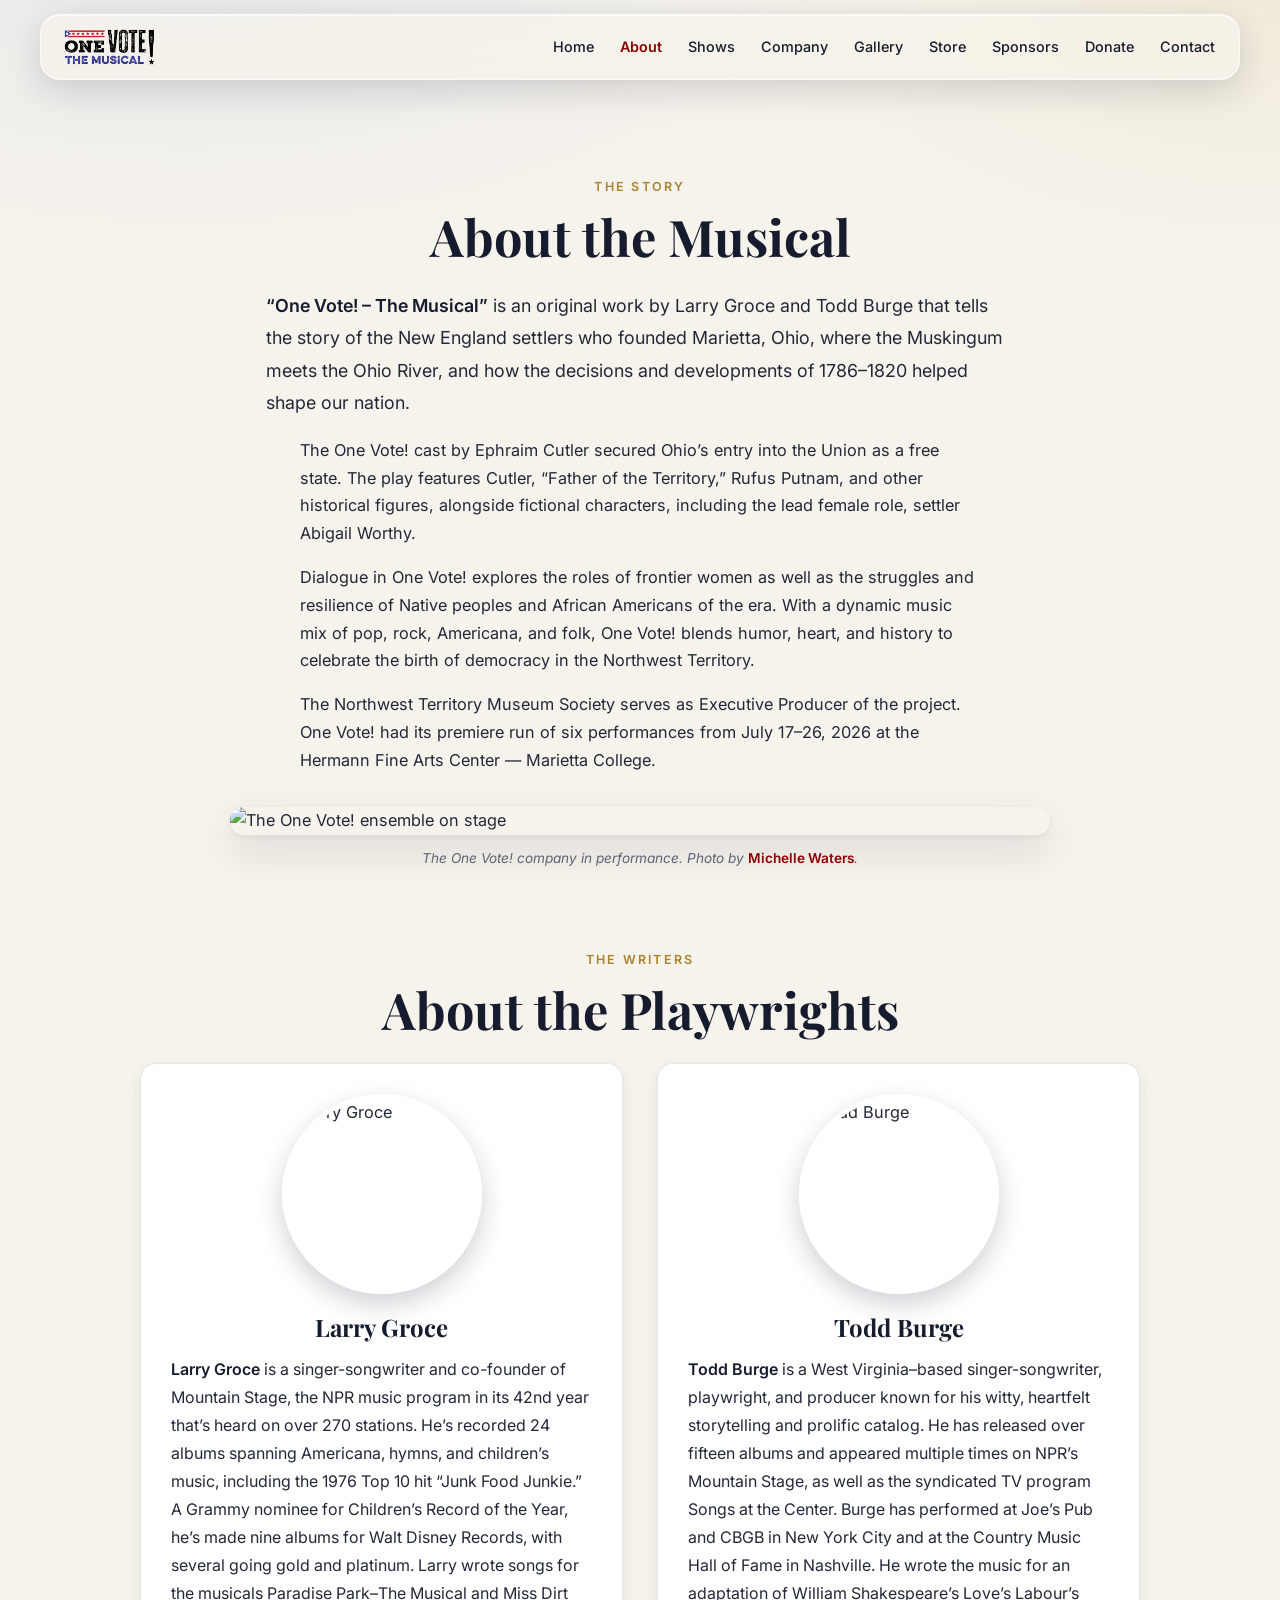
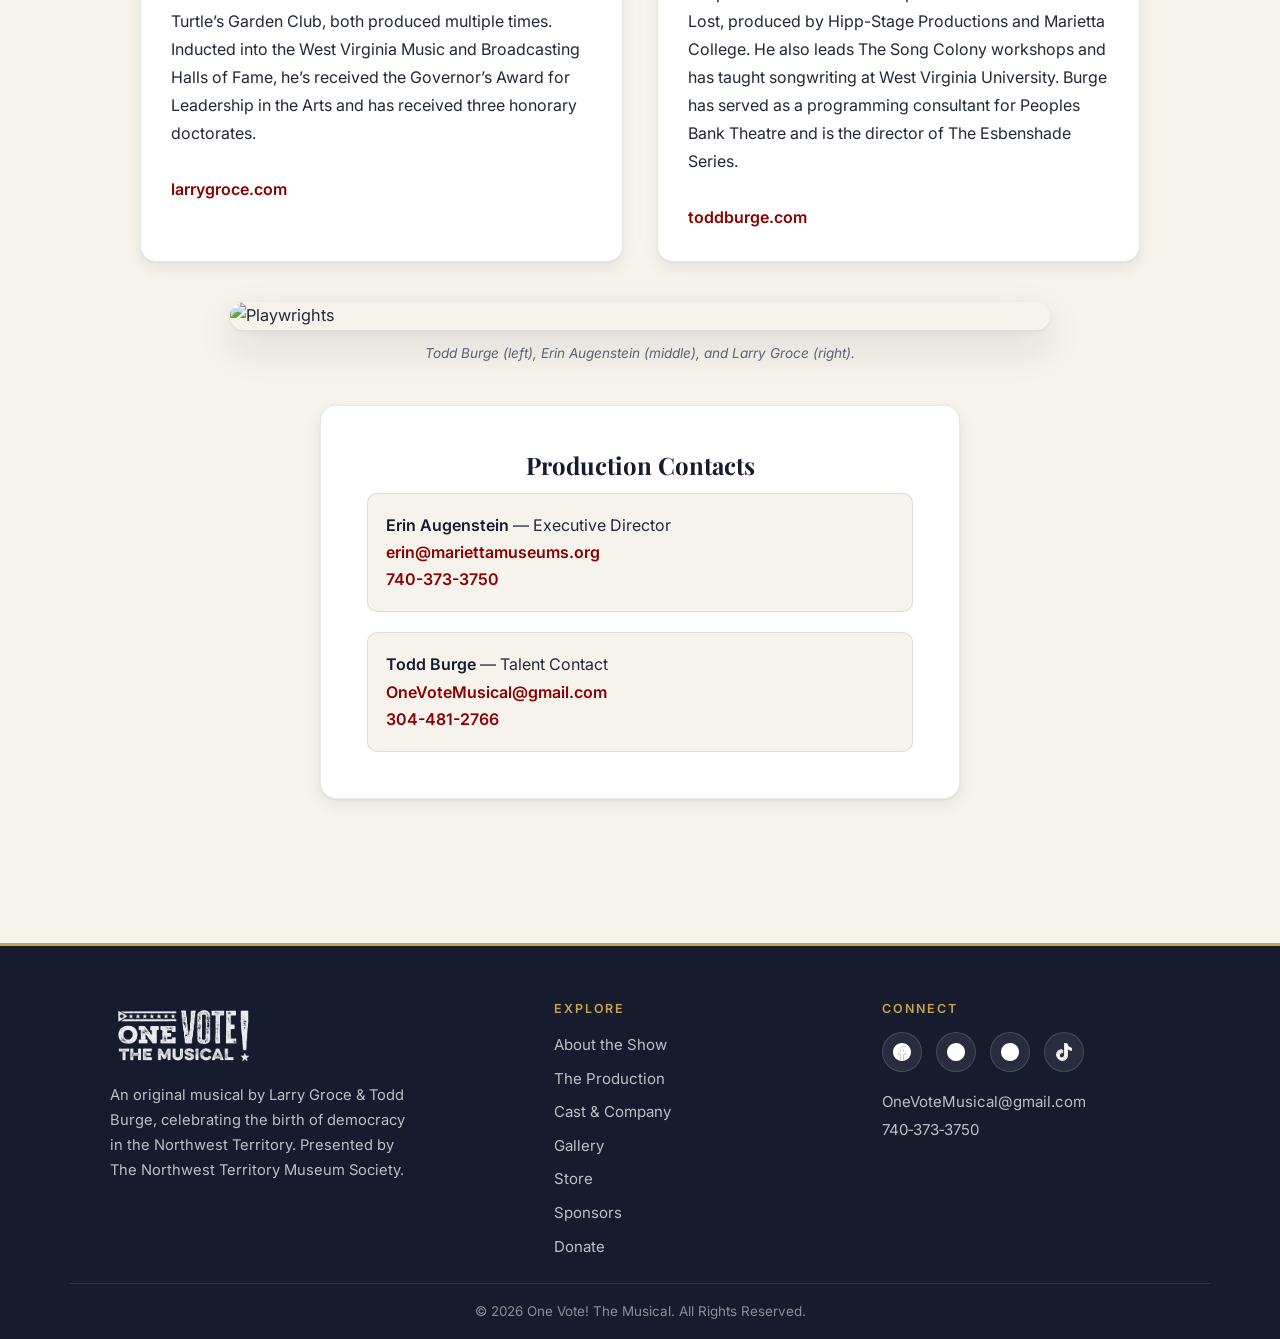
==== commit 0ef29c86: "Swap hero image, remove ticket links, fix white sponsor logo - Homepage hero now uses ONEVOTE0726-11" ====
--- a/about.html
+++ b/about.html
@@ -39,14 +39,10 @@
             Dialogue in One Vote! explores the roles of frontier women as well as the struggles and resilience of Native peoples and African Americans of the era. With a dynamic music mix of pop, rock, Americana, and folk, One Vote! blends humor, heart, and history to celebrate the birth of democracy in the Northwest Territory.
         </p>
         <p>
-            The Northwest Territory Museum Society serves as Executive Producer of the project. The show will debut with six performances from July 17&ndash;26, 2026 at the Hermann Fine Arts Center &mdash; Marietta College.
+            The Northwest Territory Museum Society serves as Executive Producer of the project. One Vote! had its premiere run of six performances from July 17&ndash;26, 2026 at the Hermann Fine Arts Center &mdash; Marietta College.
         </p>
 
-        <div style="text-align:center;">
-            <a class="shows-btn" href="https://www.onevotemusical.com/shows.html">Get Tickets</a>
-        </div>
-
-        <div class="group-photo" style="margin-top:1rem;">
+        <div class="group-photo" style="margin-top:2rem;">
             <img src="images/ONEVOTE0726-80.jpg" alt="The One Vote! ensemble on stage">
             <p class="image-description">The One Vote! company in performance. Photo by <a href="https://www.michellewaters.com/">Michelle Waters</a>.</p>
         </div>
--- a/style.css
+++ b/style.css
@@ -447,7 +447,7 @@
     position: absolute;
     inset: 0;
     z-index: -2;
-    background: var(--ink) url('images/ONEVOTE0726-20.jpg') center 28% / cover no-repeat;
+    background: var(--ink) url('images/ONEVOTE0726-115.jpg') center 32% / cover no-repeat;
 }
 
 .hero::after {
@@ -1064,6 +1064,12 @@
 .sponsors-grid .donate-section:hover {
     transform: translateY(-3px);
     box-shadow: var(--sh-2);
+}
+
+/* Logos that are white/light and vanish on a white card */
+.sponsors-grid .donate-section.on-dark {
+    background: #20232e;
+    border-color: rgba(255, 255, 255, 0.14);
 }
 
 .sponsors-grid a {
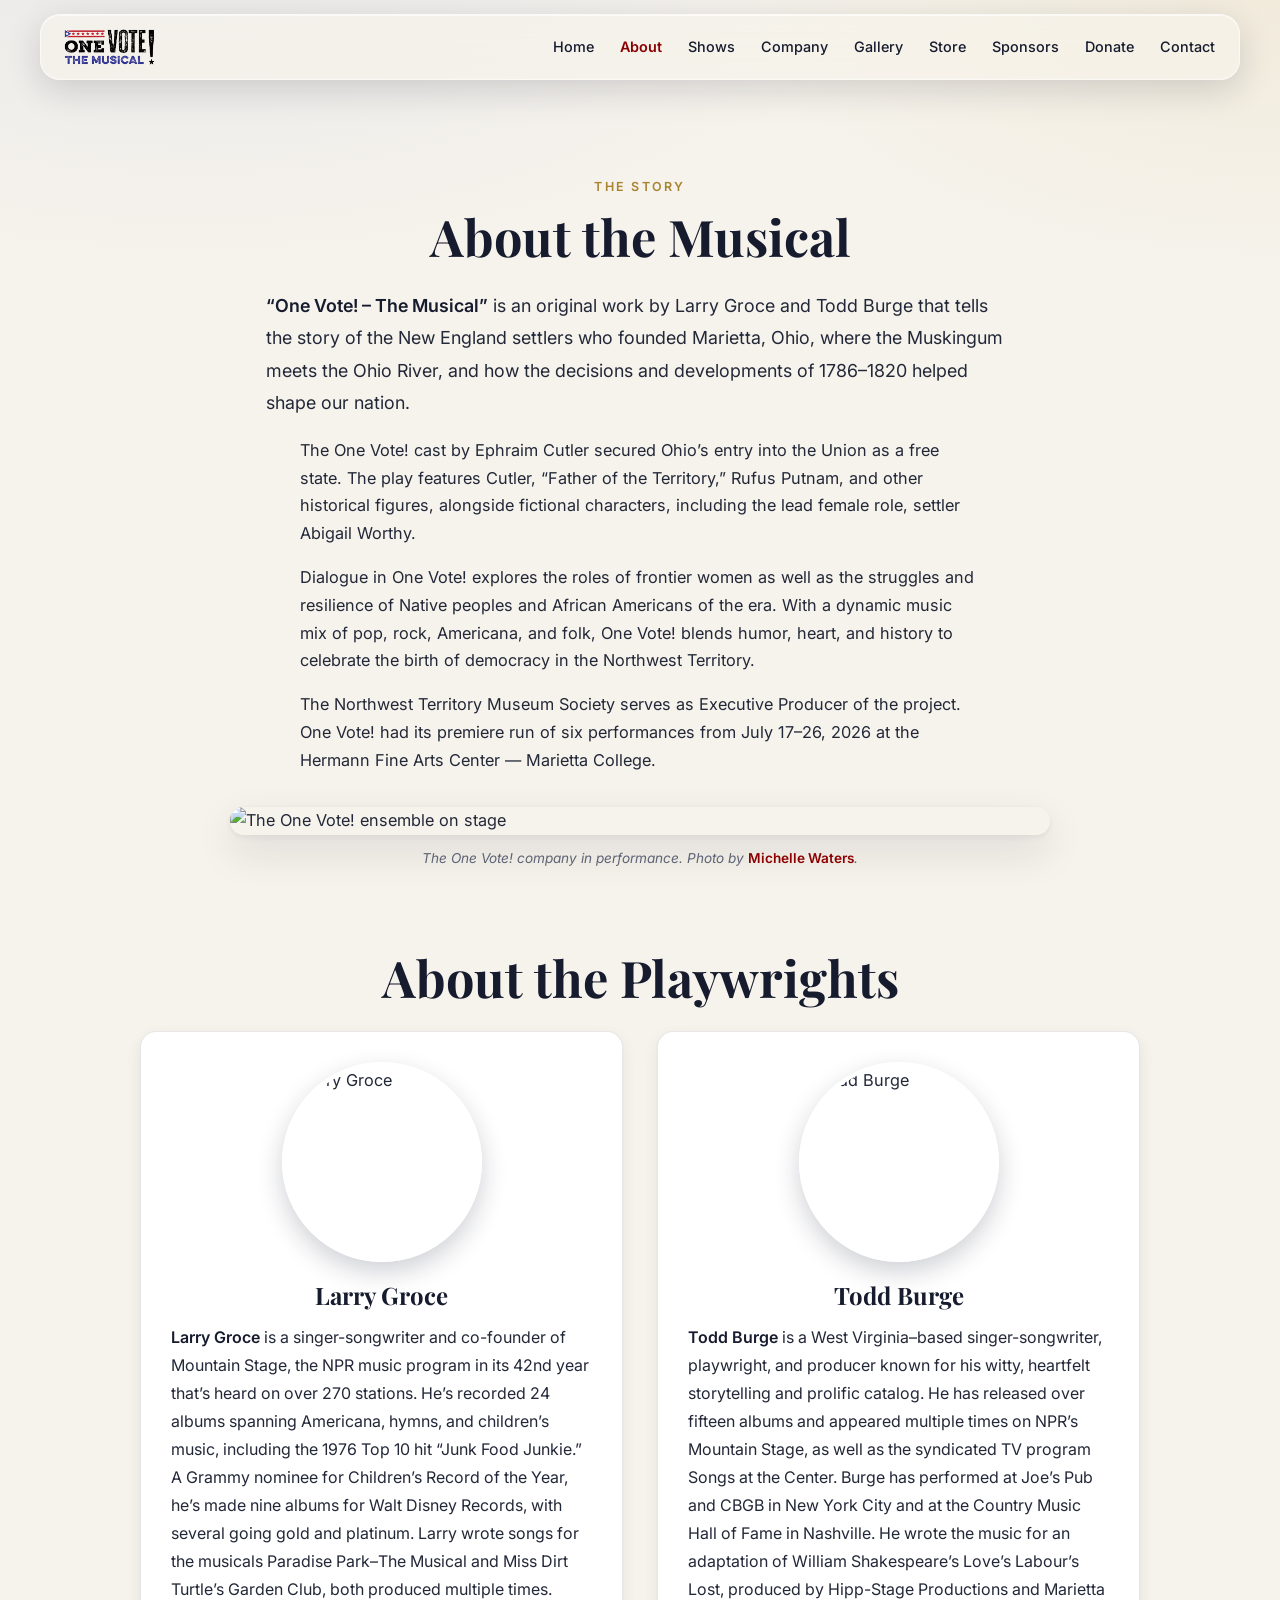
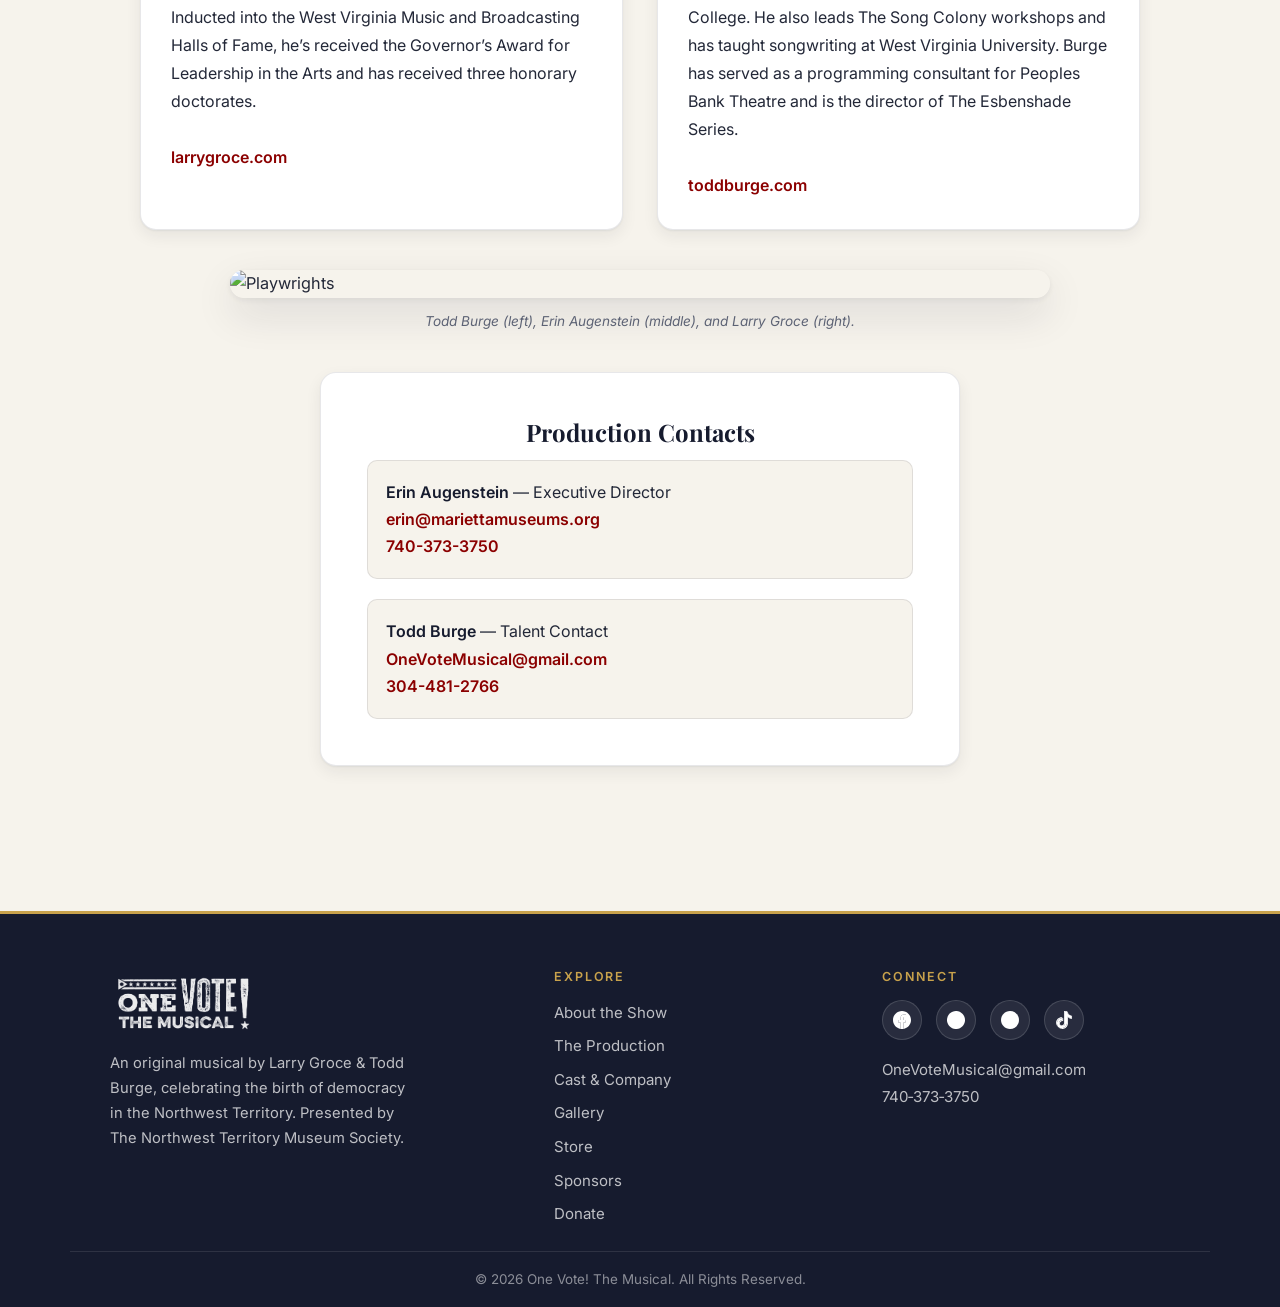
==== commit b966fbff: "Remove 'The Writers' eyebrow above About the Playwrights" ====
--- a/about.html
+++ b/about.html
@@ -49,7 +49,6 @@
     </section>
 
     <section class="section" style="padding-top:0;">
-        <span class="eyebrow">The Writers</span>
         <h1>About the Playwrights</h1>
 
 <div class="playwright-grid">
